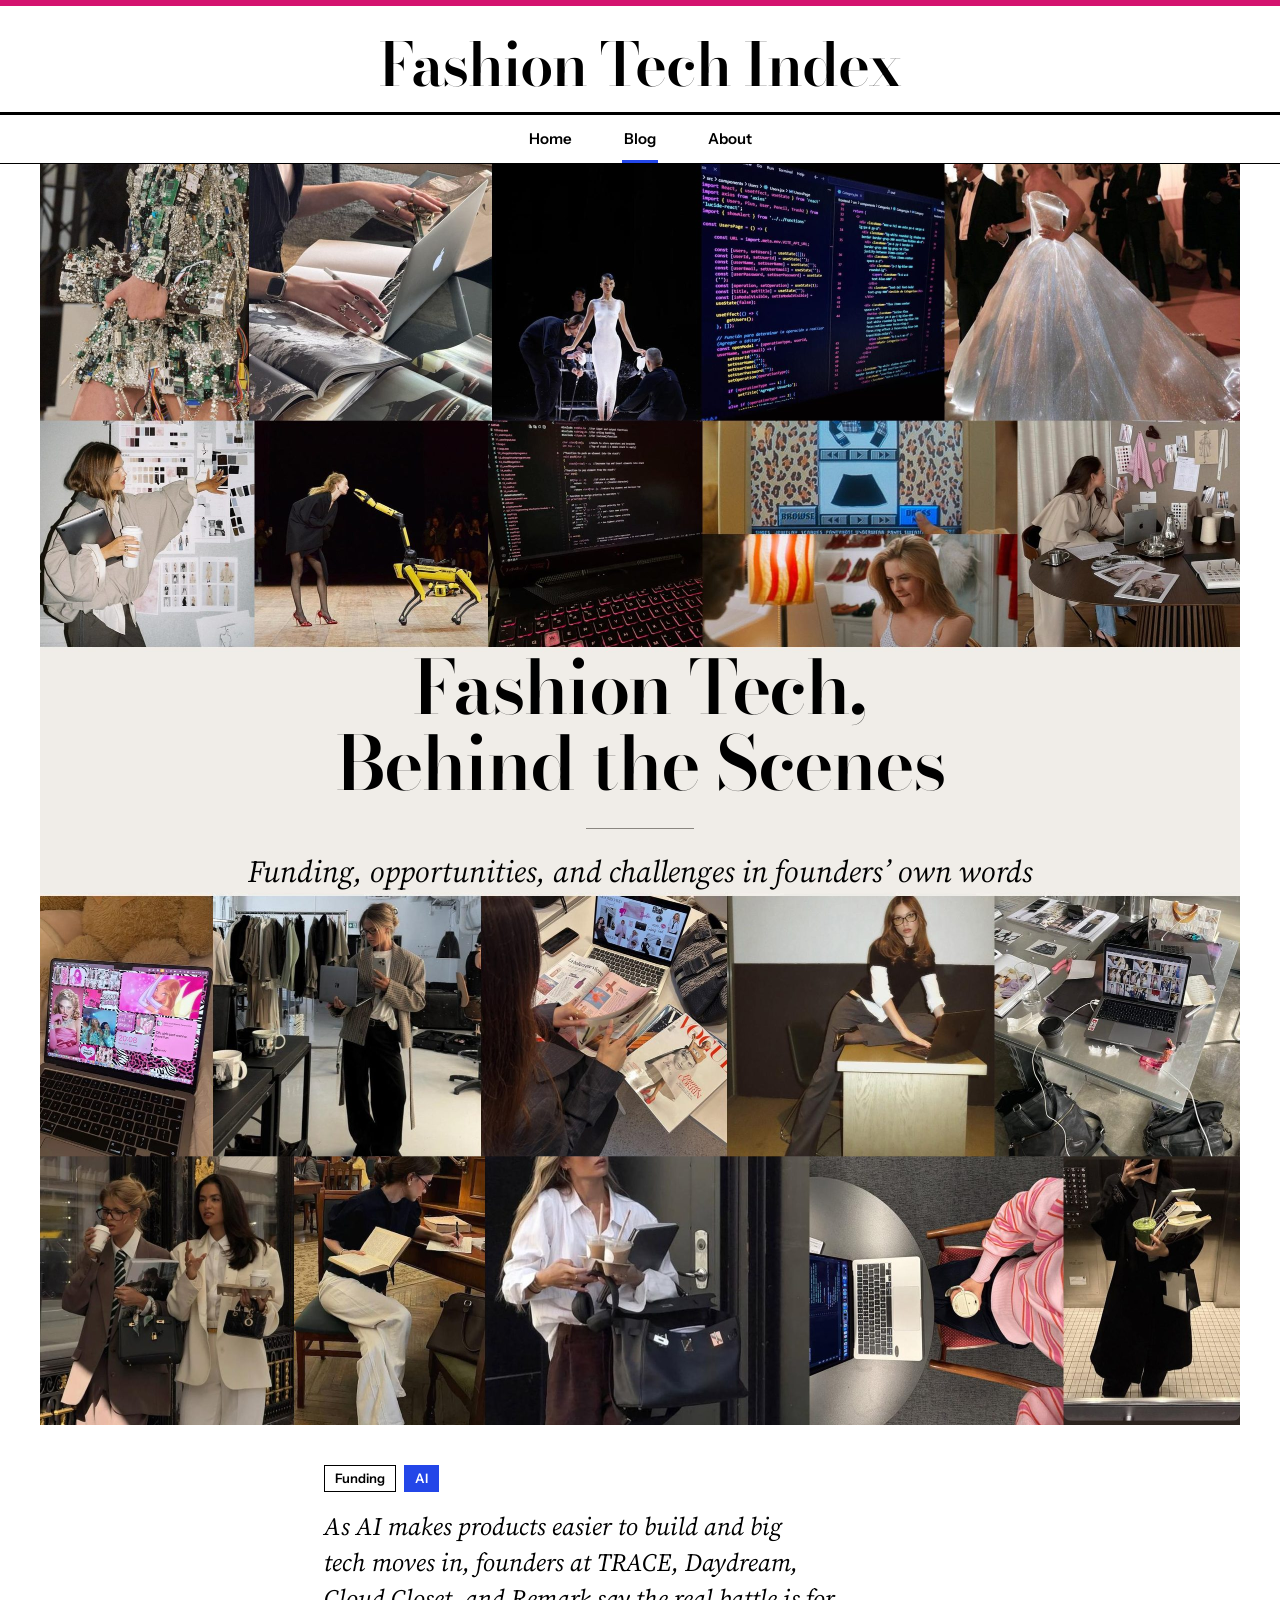
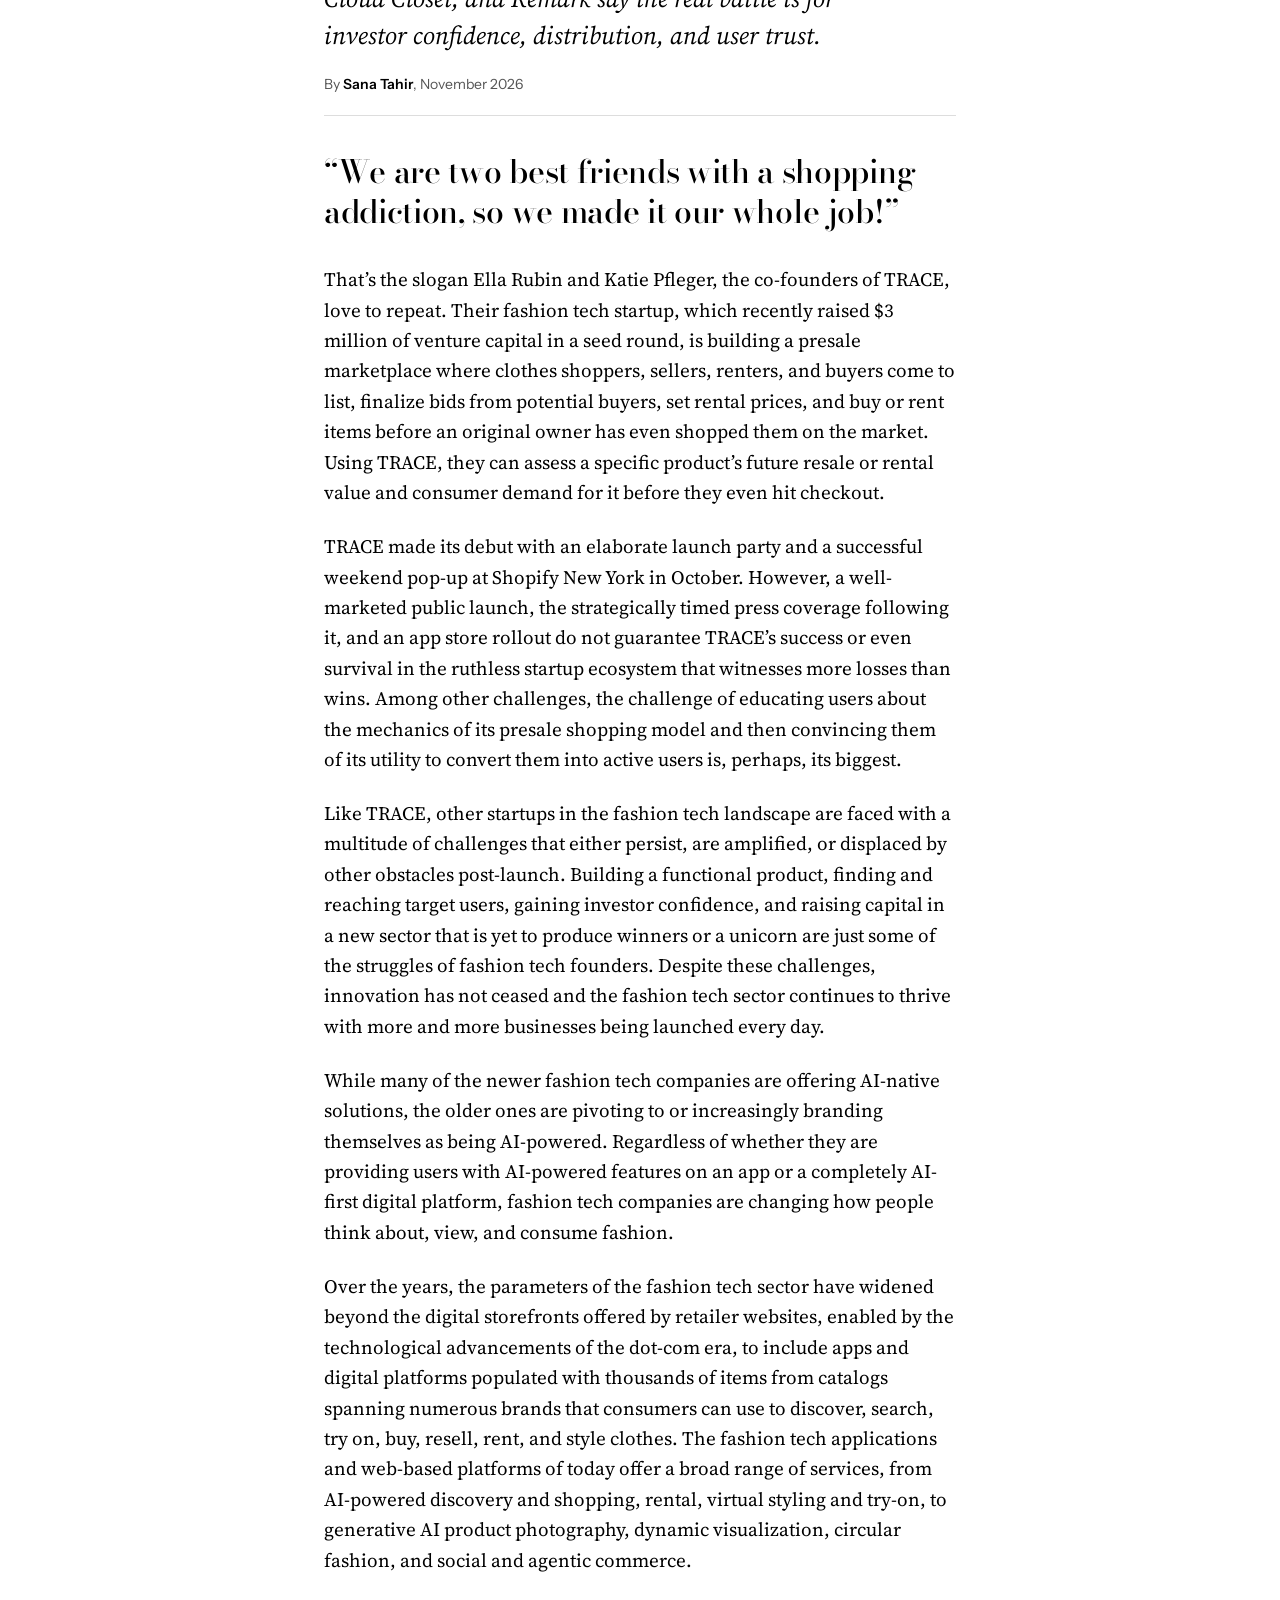
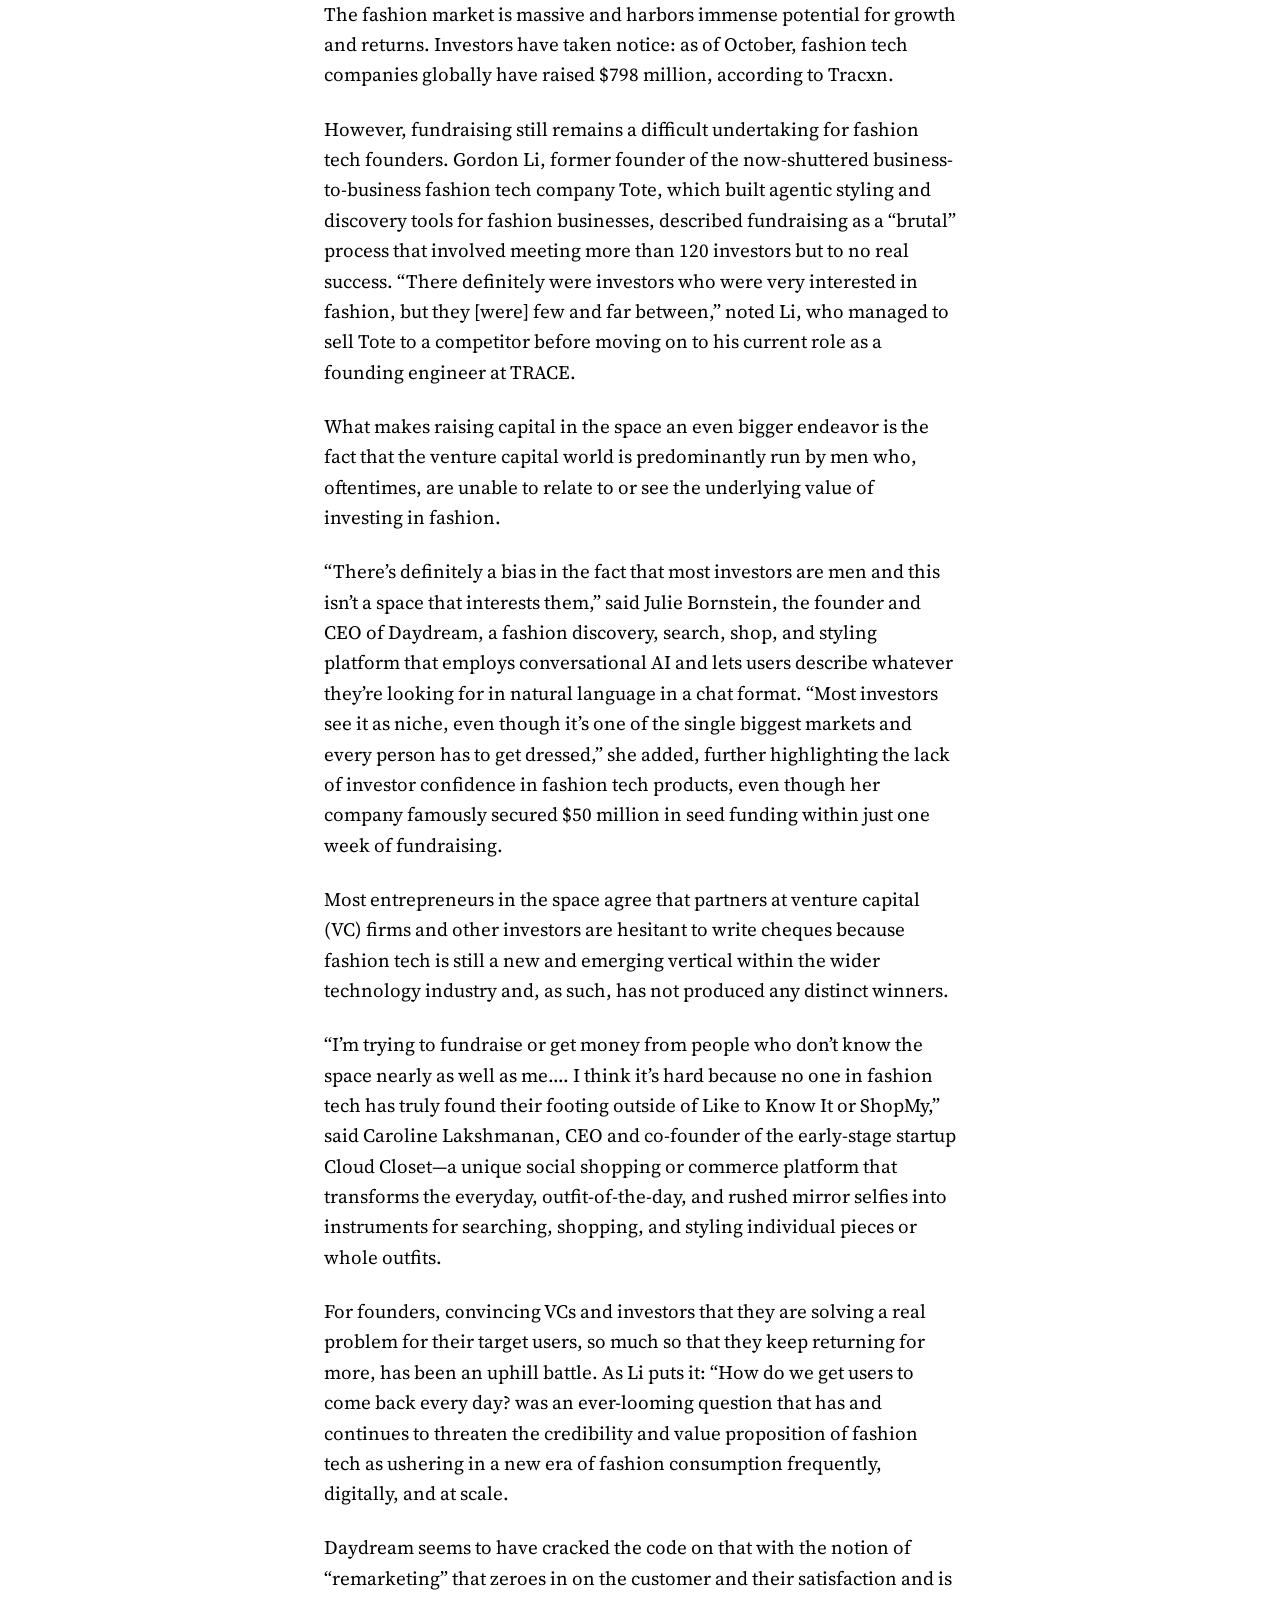
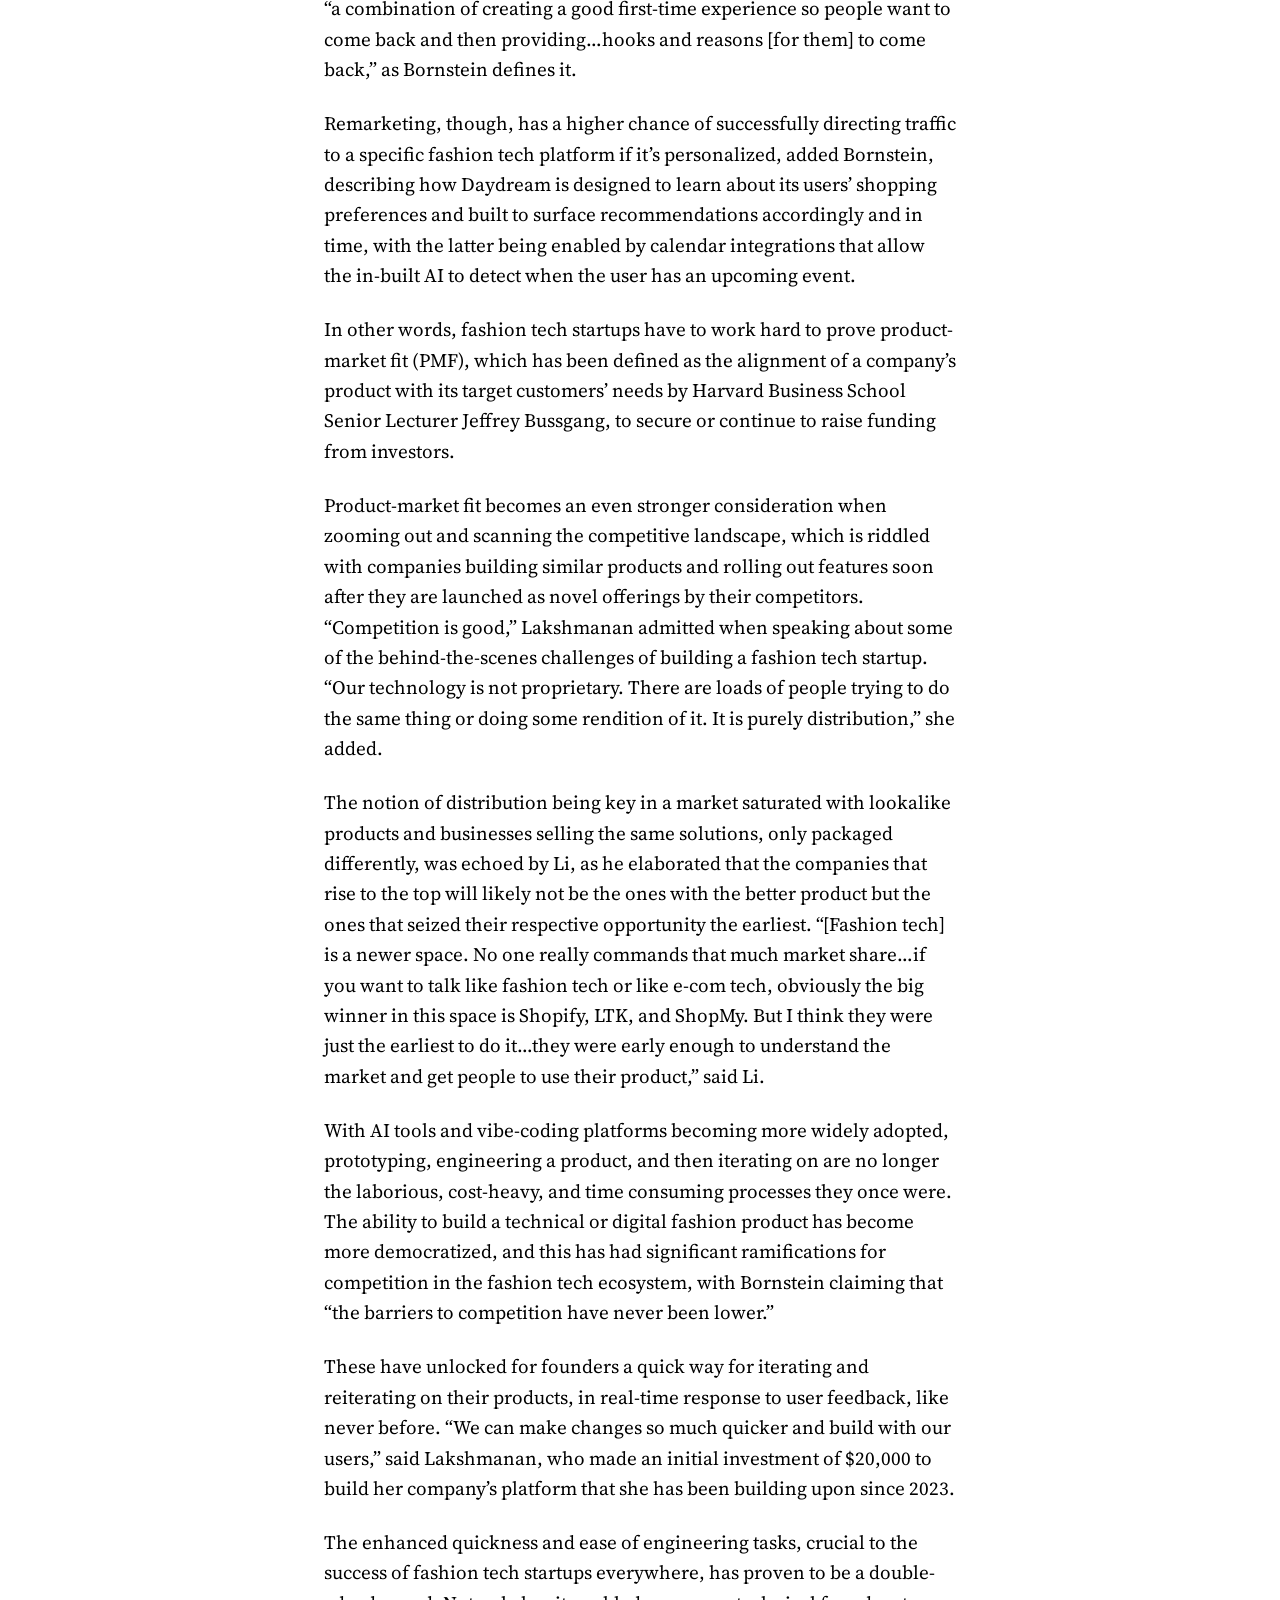
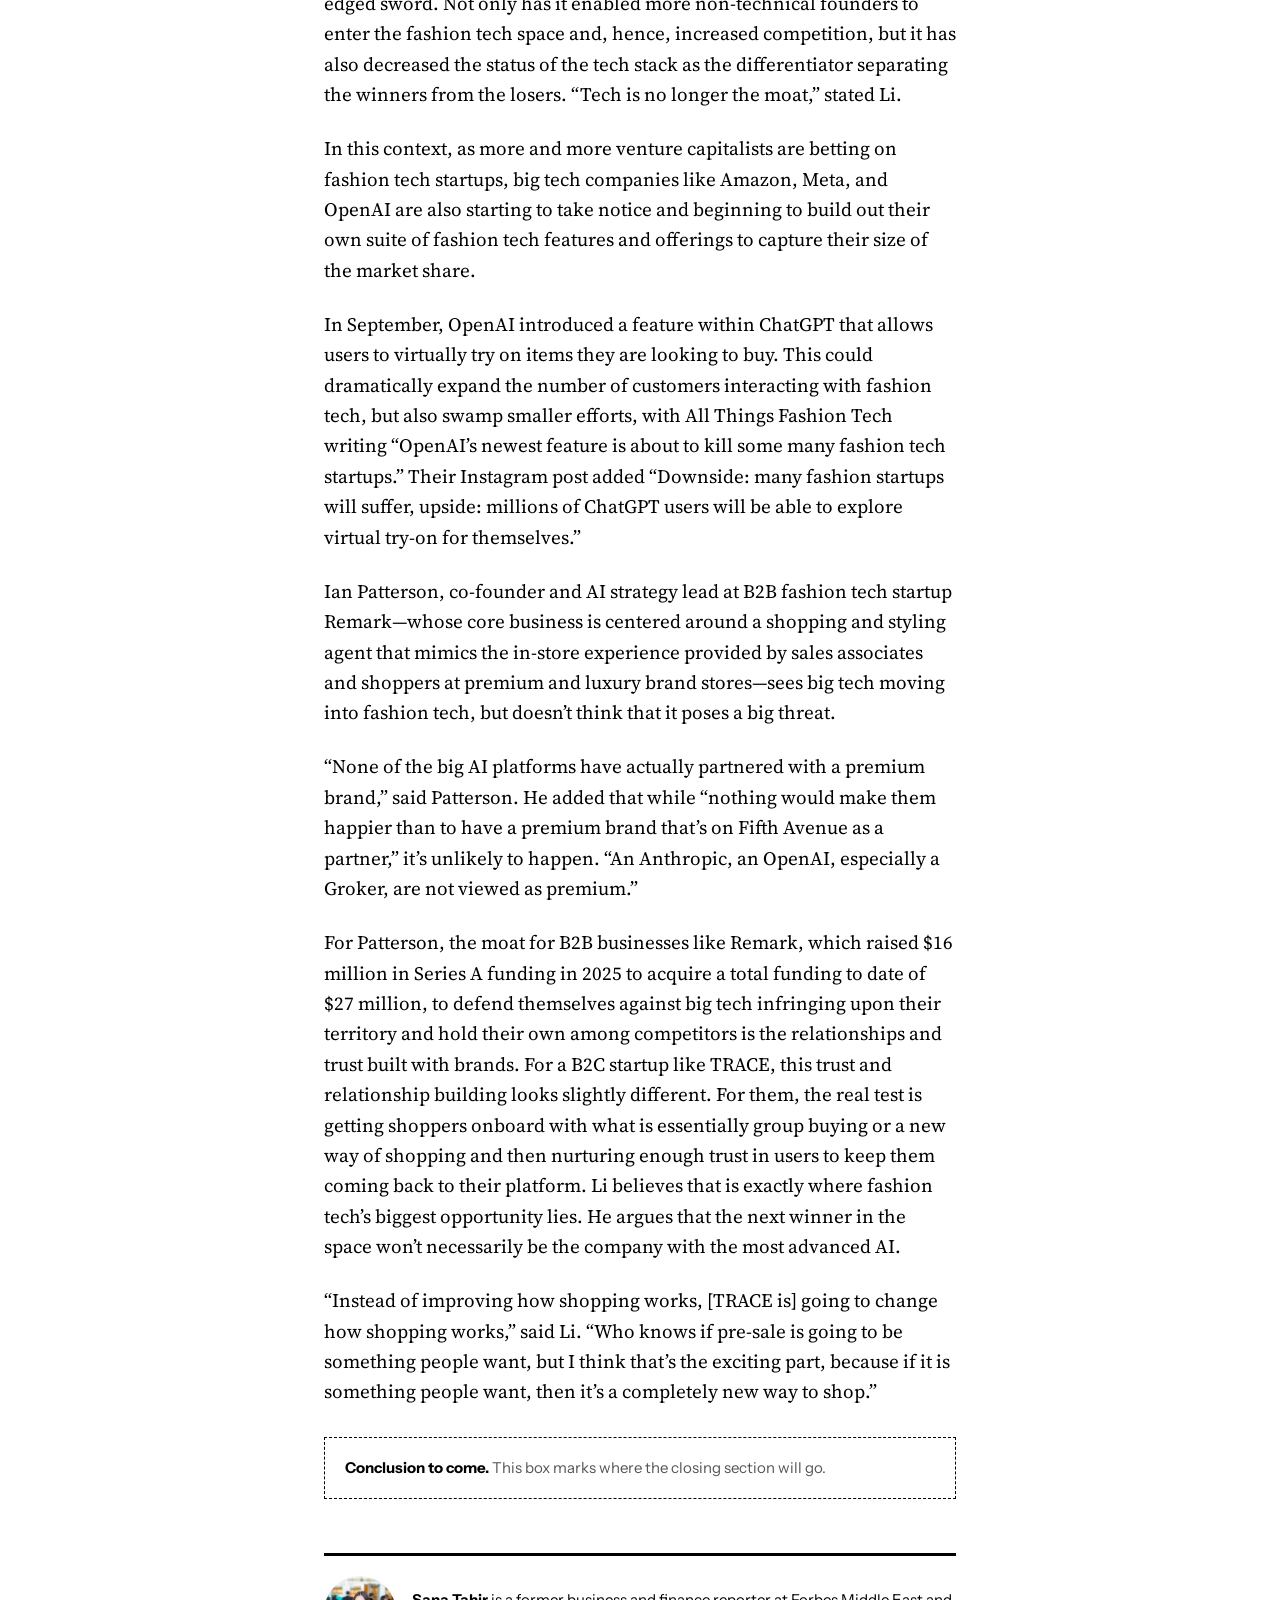
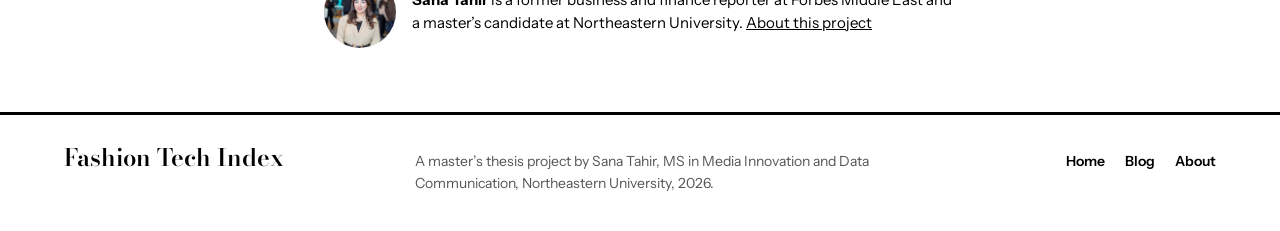
==== blog.html @ f6f52fab "Add files via upload" ====
<!DOCTYPE html>
<html lang="en">
<head>
<title>Fashion Tech, Behind the Scenes | Fashion Tech Index</title>
<meta name="description" content="Funding, opportunities, and challenges in fashion tech, in founders’ own words.">
<meta charset="utf-8">
<meta name="viewport" content="width=device-width, initial-scale=1">
<meta name="author" content="Sana Tahir">
<link rel="icon" href="data:image/svg+xml,<svg xmlns='http://www.w3.org/2000/svg' viewBox='0 0 100 100'><rect width='100' height='100' fill='%23000'/><text x='50' y='72' font-family='Georgia,serif' font-size='64' font-weight='700' text-anchor='middle' fill='%23fff'>F</text></svg>">
<link rel="preconnect" href="https://fonts.googleapis.com">
<link rel="preconnect" href="https://fonts.gstatic.com" crossorigin>
<link href="https://fonts.googleapis.com/css2?family=Bodoni+Moda:ital,opsz,wght@0,6..96,500;0,6..96,600;0,6..96,700&family=Instrument+Sans:wght@400;600&family=Source+Serif+4:ital,opsz,wght@0,8..60,400;0,8..60,600;1,8..60,400&display=swap" rel="stylesheet">
<link rel="stylesheet" href="style.css">
</head>
<body>
<a class="skip" href="#main">Skip to content</a>
<div class="stripe" aria-hidden="true"></div>
<header class="masthead masthead--compact">
  <a class="wordmark" href="index.html">Fashion Tech Index</a>
  <nav class="site-nav" aria-label="Main">
    <ul>
      <li><a href="index.html">Home</a></li>
      <li><a href="blog.html" aria-current="page">Blog</a></li>
      <li><a href="about.html">About</a></li>
    </ul>
  </nav>
</header>

<main id="main">
<article>
  <div class="story-cover">
    <figure class="cover">
      <img src="blog-cover.jpg" width="2400" height="2521" alt="A collage of fashion and technology images: runway looks, robots on a catwalk, a light-up gown, lines of code on laptop screens, and women working with laptops, mood boards, and magazines.">
      <h1 class="cover-title">
        <span class="cover-main">Fashion Tech, Behind the Scenes</span>
        <span class="cover-rule" aria-hidden="true"></span>
        <span class="cover-sub">Funding, opportunities, and challenges in founders’ own words</span>
      </h1>
    </figure>
  </div>

  <div class="header">
    <p class="title-rest" aria-hidden="true">Funding, opportunities, and challenges in founders’ own words</p>
    <ul class="tags">
      <li class="tag tag--funding">Funding</li>
      <li class="tag tag--ai">AI</li>
    </ul>
    <h2>As AI makes products easier to build and big tech moves in, founders at TRACE, Daydream, Cloud Closet, and Remark say the real battle is for investor confidence, distribution, and user trust.</h2>
    <p class="meta">By <strong>Sana Tahir</strong>, November 2026</p>
  </div>

  <div class="container">
    <p>“We are two best friends with a shopping addiction, so we made it our whole job!”</p>

    <p>That’s the slogan Ella Rubin and Katie Pfleger, the co-founders of TRACE, love to repeat. Their fashion tech startup, which recently raised $3 million of venture capital in a seed round, is building a presale marketplace where clothes shoppers, sellers, renters, and buyers come to list, finalize bids from potential buyers, set rental prices, and buy or rent items before an original owner has even shopped them on the market. Using TRACE, they can assess a specific product’s future resale or rental value and consumer demand for it before they even hit checkout.</p>

    <p>TRACE made its debut with an elaborate launch party and a successful weekend pop-up at Shopify New York in October. However, a well-marketed public launch, the strategically timed press coverage following it, and an app store rollout do not guarantee TRACE’s success or even survival in the ruthless startup ecosystem that witnesses more losses than wins. Among other challenges, the challenge of educating users about the mechanics of its presale shopping model and then convincing them of its utility to convert them into active users is, perhaps, its biggest.</p>

    <p>Like TRACE, other startups in the fashion tech landscape are faced with a multitude of challenges that either persist, are amplified, or displaced by other obstacles post-launch. Building a functional product, finding and reaching target users, gaining investor confidence, and raising capital in a new sector that is yet to produce winners or a unicorn are just some of the struggles of fashion tech founders. Despite these challenges, innovation has not ceased and the fashion tech sector continues to thrive with more and more businesses being launched every day.</p>

    <p>While many of the newer fashion tech companies are offering AI-native solutions, the older ones are pivoting to or increasingly branding themselves as being AI-powered. Regardless of whether they are providing users with AI-powered features on an app or a completely AI-first digital platform, fashion tech companies are changing how people think about, view, and consume fashion.</p>

    <p>Over the years, the parameters of the fashion tech sector have widened beyond the digital storefronts offered by retailer websites, enabled by the technological advancements of the dot-com era, to include apps and digital platforms populated with thousands of items from catalogs spanning numerous brands that consumers can use to discover, search, try on, buy, resell, rent, and style clothes. The fashion tech applications and web-based platforms of today offer a broad range of services, from AI-powered discovery and shopping, rental, virtual styling and try-on, to generative AI product photography, dynamic visualization, circular fashion, and social and agentic commerce.</p>

    <p>The fashion market is massive and harbors immense potential for growth and returns. Investors have taken notice: as of October, fashion tech companies globally have raised $798 million, according to Tracxn.</p>

    <p>However, fundraising still remains a difficult undertaking for fashion tech founders. Gordon Li, former founder of the now-shuttered business-to-business fashion tech company Tote, which built agentic styling and discovery tools for fashion businesses, described fundraising as a “brutal” process that involved meeting more than 120 investors but to no real success. “There definitely were investors who were very interested in fashion, but they [were] few and far between,” noted Li, who managed to sell Tote to a competitor before moving on to his current role as a founding engineer at TRACE.</p>

    <p>What makes raising capital in the space an even bigger endeavor is the fact that the venture capital world is predominantly run by men who, oftentimes, are unable to relate to or see the underlying value of investing in fashion.</p>

    <p>“There’s definitely a bias in the fact that most investors are men and this isn’t a space that interests them,” said Julie Bornstein, the founder and CEO of Daydream, a fashion discovery, search, shop, and styling platform that employs conversational AI and lets users describe whatever they’re looking for in natural language in a chat format. “Most investors see it as niche, even though it’s one of the single biggest markets and every person has to get dressed,” she added, further highlighting the lack of investor confidence in fashion tech products, even though her company famously secured $50 million in seed funding within just one week of fundraising.</p>

    <p>Most entrepreneurs in the space agree that partners at venture capital (VC) firms and other investors are hesitant to write cheques because fashion tech is still a new and emerging vertical within the wider technology industry and, as such, has not produced any distinct winners.</p>

    <p>“I’m trying to fundraise or get money from people who don’t know the space nearly as well as me…. I think it’s hard because no one in fashion tech has truly found their footing outside of Like to Know It or ShopMy,” said Caroline Lakshmanan, CEO and co-founder of the early-stage startup Cloud Closet—a unique social shopping or commerce platform that transforms the everyday, outfit-of-the-day, and rushed mirror selfies into instruments for searching, shopping, and styling individual pieces or whole outfits.</p>

    <p>For founders, convincing VCs and investors that they are solving a real problem for their target users, so much so that they keep returning for more, has been an uphill battle. As Li puts it: “How do we get users to come back every day? was an ever-looming question that has and continues to threaten the credibility and value proposition of fashion tech as ushering in a new era of fashion consumption frequently, digitally, and at scale.</p>

    <p>Daydream seems to have cracked the code on that with the notion of “remarketing” that zeroes in on the customer and their satisfaction and is “a combination of creating a good first-time experience so people want to come back and then providing…hooks and reasons [for them] to come back,” as Bornstein defines it.</p>

    <p>Remarketing, though, has a higher chance of successfully directing traffic to a specific fashion tech platform if it’s personalized, added Bornstein, describing how Daydream is designed to learn about its users’ shopping preferences and built to surface recommendations accordingly and in time, with the latter being enabled by calendar integrations that allow the in-built AI to detect when the user has an upcoming event.</p>

    <p>In other words, fashion tech startups have to work hard to prove product-market fit (PMF), which has been defined as the alignment of a company’s product with its target customers’ needs by Harvard Business School Senior Lecturer Jeffrey Bussgang, to secure or continue to raise funding from investors.</p>

    <p>Product-market fit becomes an even stronger consideration when zooming out and scanning the competitive landscape, which is riddled with companies building similar products and rolling out features soon after they are launched as novel offerings by their competitors. “Competition is good,” Lakshmanan admitted when speaking about some of the behind-the-scenes challenges of building a fashion tech startup. “Our technology is not proprietary. There are loads of people trying to do the same thing or doing some rendition of it. It is purely distribution,” she added.</p>

    <p>The notion of distribution being key in a market saturated with lookalike products and businesses selling the same solutions, only packaged differently, was echoed by Li, as he elaborated that the companies that rise to the top will likely not be the ones with the better product but the ones that seized their respective opportunity the earliest. “[Fashion tech] is a newer space. No one really commands that much market share…if you want to talk like fashion tech or like e-com tech, obviously the big winner in this space is Shopify, LTK, and ShopMy. But I think they were just the earliest to do it…they were early enough to understand the market and get people to use their product,” said Li.</p>

    <p>With AI tools and vibe-coding platforms becoming more widely adopted, prototyping, engineering a product, and then iterating on are no longer the laborious, cost-heavy, and time consuming processes they once were. The ability to build a technical or digital fashion product has become more democratized, and this has had significant ramifications for competition in the fashion tech ecosystem, with Bornstein claiming that “the barriers to competition have never been lower.”</p>

    <p>These have unlocked for founders a quick way for iterating and reiterating on their products, in real-time response to user feedback, like never before. “We can make changes so much quicker and build with our users,” said Lakshmanan, who made an initial investment of $20,000 to build her company’s platform that she has been building upon since 2023.</p>

    <p>The enhanced quickness and ease of engineering tasks, crucial to the success of fashion tech startups everywhere, has proven to be a double-edged sword. Not only has it enabled more non-technical founders to enter the fashion tech space and, hence, increased competition, but it has also decreased the status of the tech stack as the differentiator separating the winners from the losers. “Tech is no longer the moat,” stated Li.</p>

    <p>In this context, as more and more venture capitalists are betting on fashion tech startups, big tech companies like Amazon, Meta, and OpenAI are also starting to take notice and beginning to build out their own suite of fashion tech features and offerings to capture their size of the market share.</p>

    <p>In September, OpenAI introduced a feature within ChatGPT that allows users to virtually try on items they are looking to buy. This could dramatically expand the number of customers interacting with fashion tech, but also swamp smaller efforts, with All Things Fashion Tech writing “OpenAI’s newest feature is about to kill some many fashion tech startups.” Their Instagram post added “Downside: many fashion startups will suffer, upside: millions of ChatGPT users will be able to explore virtual try-on for themselves.”</p>

    <p>Ian Patterson, co-founder and AI strategy lead at B2B fashion tech startup Remark—whose core business is centered around a shopping and styling agent that mimics the in-store experience provided by sales associates and shoppers at premium and luxury brand stores—sees big tech moving into fashion tech, but doesn’t think that it poses a big threat.</p>

    <p>“None of the big AI platforms have actually partnered with a premium brand,” said Patterson. He added that while “nothing would make them happier than to have a premium brand that’s on Fifth Avenue as a partner,” it’s unlikely to happen. “An Anthropic, an OpenAI, especially a Groker, are not viewed as premium.”</p>

    <p>For Patterson, the moat for B2B businesses like Remark, which raised $16 million in Series A funding in 2025 to acquire a total funding to date of $27 million, to defend themselves against big tech infringing upon their territory and hold their own among competitors is the relationships and trust built with brands. For a B2C startup like TRACE, this trust and relationship building looks slightly different. For them, the real test is getting shoppers onboard with what is essentially group buying or a new way of shopping and then nurturing enough trust in users to keep them coming back to their platform. Li believes that is exactly where fashion tech’s biggest opportunity lies. He argues that the next winner in the space won’t necessarily be the company with the most advanced AI.</p>

    <p>“Instead of improving how shopping works, [TRACE is] going to change how shopping works,” said Li. “Who knows if pre-sale is going to be something people want, but I think that’s the exciting part, because if it is something people want, then it’s a completely new way to shop.”</p>

    <!-- CONCLUSION: replace this box with your closing paragraphs (each in its own <p>). -->
    <div class="todo"><strong>Conclusion to come.</strong> This box marks where the closing section will go.</div>

    <!--
      Template elements, ready when you add photos.

      One photo with a caption:
      <figure class="mifigure">
        <img src="your-photo.jpg" alt="Describe the photo">
        <figcaption>Caption and photo credit.</figcaption>
      </figure>

      Two photos side by side:
      <div class="photogrid">
        <figure class="mifigure"><img src="a.jpg" alt=""><figcaption>Caption.</figcaption></figure>
        <figure class="mifigure"><img src="b.jpg" alt=""><figcaption>Caption.</figcaption></figure>
      </div>
    -->
  </div>

  <div class="story-end">
    <div class="author-box">
      <img src="sana-tahir.jpg" width="591" height="758" alt="Sana Tahir">
      <p><strong>Sana Tahir</strong> is a former business and finance reporter at Forbes Middle East and a master’s candidate at Northeastern University. <a href="about.html">About this project</a></p>
    </div>
  </div>
</article>
</main>

<footer class="site-footer">
  <div class="wrap">
    <a class="foot-mark" href="index.html">Fashion Tech Index</a>
    <p>A master’s thesis project by Sana Tahir, MS in Media Innovation and Data Communication, Northeastern University, 2026.</p>
    <ul>
      <li><a href="index.html">Home</a></li>
      <li><a href="blog.html">Blog</a></li>
      <li><a href="about.html">About</a></li>
    </ul>
  </div>
</footer>
</body>
</html>
---- style.css ----
/* Fashion Tech Index — editorial design system
   Black-and-white reading text inside a colorful interface.
   Color lives only in UI: tags, bands, buttons, active states, the stripe above the masthead. */

:root {
  --ink: #000000;
  --paper: #FFFFFF;
  --ink-muted: #555555;
  --rule-light: #DDDDDD;
  --surface: #F4F4F2;

  --cobalt: #2346E8;
  --fuchsia: #D4146F;
  --tangerine: #FF6A1F;
  --emerald: #14A86B;
  --lilac: #C2B3FF;
  --sun: #FFD43B;
  --sky: #8FD3FF;
  --forest: #0F5C45;

  --display: "Bodoni Moda", Didot, "Bodoni 72", Georgia, serif;
  --text: "Source Serif 4", Georgia, serif;
  --ui: "Instrument Sans", "Helvetica Neue", Arial, sans-serif;

  --wrap: 1200px;
  --measure: 680px;
  color-scheme: light;
}

*, *::before, *::after { box-sizing: border-box; }
html { -webkit-text-size-adjust: 100%; }
body {
  margin: 0;
  background: var(--paper);
  color: var(--ink);
  font-family: var(--text);
  font-size: 19px;
  line-height: 1.6;
  text-rendering: optimizeLegibility;
}
img { max-width: 100%; height: auto; display: block; }
h1, h2, h3, .cover-main, .cover-sub { text-wrap: balance; }
a { color: inherit; }
:focus-visible { outline: 3px solid var(--cobalt); outline-offset: 3px; }

.wrap { max-width: var(--wrap); margin: 0 auto; padding: 0 24px; }

.skip {
  position: absolute; left: -9999px; top: 8px;
  background: var(--ink); color: var(--paper);
  font-family: var(--ui); padding: 8px 14px; z-index: 10;
}
.skip:focus { left: 8px; }

/* ---------- Stripe + masthead ---------- */
.stripe { height: 6px; background: var(--fuchsia); }

.masthead { text-align: center; padding: 28px 0 0; }
.wordmark {
  display: inline-block;
  font-family: var(--display);
  font-weight: 600;
  font-size: clamp(42px, 8.4vw, 96px);
  line-height: 1;
  letter-spacing: -0.02em;
  text-decoration: none;
}
.masthead--compact .wordmark { font-size: clamp(34px, 5.6vw, 60px); }

.site-nav {
  margin-top: 18px;
  border-top: 3px solid var(--ink);
  border-bottom: 1px solid var(--ink);
}
.site-nav ul {
  list-style: none; margin: 0; padding: 0;
  display: flex; justify-content: center; gap: clamp(20px, 5vw, 48px);
}
.site-nav a {
  display: block;
  font-family: var(--ui);
  font-weight: 600;
  font-size: 15px;
  padding: 12px 2px 9px;
  text-decoration: none;
  border-bottom: 3px solid transparent;
}
.site-nav a:hover { border-bottom-color: var(--ink); }
.site-nav a[aria-current="page"] { border-bottom-color: var(--cobalt); }

/* ---------- Tags (category colors fixed site-wide) ---------- */
.tags { display: flex; flex-wrap: wrap; gap: 8px; margin: 0 0 16px; padding: 0; list-style: none; }
.tag {
  display: inline-block;
  font-family: var(--ui);
  font-weight: 600;
  font-size: 13px;
  line-height: 1;
  padding: 6px 10px 6px;
  border: 1.5px solid transparent;
}
.tag--ai { background: var(--cobalt); color: #fff; }
.tag--funding { background: var(--paper); color: var(--ink); border-color: var(--ink); }
.tag--commerce { background: var(--sun); color: var(--ink); }

/* ---------- Homepage: dictionary entry ---------- */
.entry {
  max-width: 860px;
  margin: 0 auto;
  padding: clamp(48px, 9vw, 104px) 0 clamp(48px, 8vw, 88px);
}
.headword {
  font-family: var(--display);
  font-weight: 700;
  font-size: clamp(64px, 13vw, 156px);
  line-height: 0.92;
  letter-spacing: -0.03em;
  margin: 0;
}
.entry-meta {
  display: flex; flex-wrap: wrap; align-items: baseline; gap: 6px 20px;
  margin: 22px 0 0;
  padding-bottom: 18px;
  border-bottom: 1px solid var(--ink);
}
.pos { font-family: var(--text); font-style: italic; font-size: 24px; }
.pron { font-family: var(--text); font-size: 20px; color: var(--ink-muted); }
.syll { font-family: var(--ui); font-size: 15px; color: var(--ink-muted); }
.variants { margin: 16px 0 0; font-size: 18px; color: var(--ink-muted); }
.variants b { color: var(--ink); font-weight: 600; }

.senses { list-style: none; margin: 30px 0 0; padding: 0; }
.senses li {
  display: grid; grid-template-columns: 1.3em 1fr; align-items: baseline;
  font-size: clamp(21px, 2.4vw, 26px);
  line-height: 1.45;
  margin-bottom: 22px;
}
.sn { font-family: var(--ui); font-weight: 600; font-size: 0.8em; }
.def b { font-family: var(--ui); font-weight: 600; margin-right: 0.15em; }
.example {
  display: block; margin-top: 10px;
  font-size: 18px; font-style: italic; color: var(--ink-muted); line-height: 1.5;
}
.example::before { content: "// "; font-style: normal; color: var(--cobalt); font-weight: 600; }

.entry-sources {
  margin-top: 36px;
  padding: 16px 18px;
  background: var(--surface);
  font-family: var(--ui);
  font-size: 14px;
  line-height: 1.55;
  color: var(--ink-muted);
}
.entry-sources p { margin: 0 0 6px; }
.entry-sources p:last-child { margin-bottom: 0; }
.entry-sources strong { color: var(--ink); }

/* ---------- Colored band ---------- */
.band { background: var(--lilac); color: var(--ink); }
.band .wrap { padding-top: 40px; padding-bottom: 40px; }
.band p {
  max-width: 860px; margin: 0 auto;
  font-family: var(--display); font-weight: 500;
  font-size: clamp(24px, 3vw, 34px); line-height: 1.3; letter-spacing: -0.01em;
}
.band a { font-family: var(--ui); font-weight: 600; font-size: 16px; letter-spacing: 0; white-space: nowrap; }

/* ---------- Section heading ---------- */
.section { padding: clamp(48px, 7vw, 80px) 0; }
.section-head {
  font-family: var(--display); font-weight: 600;
  font-size: clamp(30px, 3.6vw, 40px); letter-spacing: -0.01em; line-height: 1.1;
  margin: 0 0 28px; padding-top: 14px; border-top: 3px solid var(--ink);
}

/* ---------- Homepage feature card ---------- */
.feature {
  display: grid; grid-template-columns: 1.15fr 1fr; gap: clamp(24px, 4vw, 56px);
  align-items: center;
}
.feature-media { display: block; text-decoration: none; }
.feature-body h3 {
  font-family: var(--display); font-weight: 600;
  font-size: clamp(28px, 3.2vw, 40px); line-height: 1.12; letter-spacing: -0.015em;
  margin: 0 0 14px;
}
.feature-body h3 a { text-decoration: none; }
.feature-body h3 a:hover { text-decoration: underline; text-decoration-thickness: 2px; text-underline-offset: 4px; }
.feature-body .dek { margin: 0 0 18px; font-size: 19px; color: var(--ink); }
.meta { font-family: var(--ui); font-size: 14px; color: var(--ink-muted); margin: 0 0 22px; }
.meta strong { color: var(--ink); font-weight: 600; }
.button {
  display: inline-block;
  font-family: var(--ui); font-weight: 600; font-size: 15px;
  background: var(--ink); color: var(--paper);
  padding: 12px 20px; text-decoration: none;
}
.button:hover { background: var(--cobalt); }

/* ---------- Cover: collage with the title set in the middle band ---------- */
.cover {
  position: relative;
  container-type: inline-size;
  margin: 0;
  background: #F0EDE8;
}
.cover img { width: 100%; }
.cover-title {
  position: absolute; left: 0; right: 0;
  top: 38.32%; height: 19.67%;
  display: flex; flex-direction: column; justify-content: center; align-items: center;
  text-align: center; padding: 0 7cqw;
  margin: 0;
  font-family: var(--display); font-weight: 600; color: var(--ink);
}
.cover-main { display: block; font-size: 6.2cqw; line-height: 1.02; letter-spacing: -0.02em; }
.cover-rule { display: block; width: 9cqw; height: 1px; background: #8a8680; margin: 2.2cqw auto 1.9cqw; }
.cover-sub {
  display: block; font-family: var(--text); font-weight: 400; font-style: italic;
  font-size: 2.55cqw; line-height: 1.3; letter-spacing: 0;
}
.cover--card .cover-main { font-size: 6.4cqw; }

/* ---------- Article page (from the template's structure) ---------- */
.story-cover { max-width: var(--wrap); margin: 0 auto; }
.header {
  max-width: var(--measure); margin: 0 auto;
  padding: 40px 24px 8px;
}
.header .title-rest { display: none; }
.header h2 {
  font-family: var(--text); font-weight: 400; font-style: italic;
  font-size: clamp(21px, 2.4vw, 25px); line-height: 1.45;
  margin: 0 0 20px;
}
.header .meta { padding-bottom: 20px; border-bottom: 1px solid var(--rule-light); margin: 0; }

.container {
  max-width: var(--measure); margin: 0 auto; padding: 28px 24px 24px;
}
.container p { margin: 0 0 1.25em; }
.container > p:first-child {
  font-family: var(--display); font-weight: 500;
  font-size: clamp(26px, 3vw, 32px); line-height: 1.25; letter-spacing: -0.01em;
  margin-bottom: 1em;
}
.container a { text-decoration-thickness: 1px; text-underline-offset: 3px; }

.mifigure { margin: 2em 0; }
.mifigure img { width: 100%; }
.mifigure figcaption {
  font-family: var(--ui); font-size: 14px; line-height: 1.5; color: var(--ink-muted);
  margin-top: 10px;
}
.photogrid { display: grid; grid-template-columns: 1fr 1fr; gap: 20px; }
.photogrid .mifigure { margin: 0; }

.todo {
  margin: 2em 0; padding: 18px 20px;
  border: 1.5px dashed var(--ink);
  font-family: var(--ui); font-size: 15px; color: var(--ink-muted);
}
.todo strong { color: var(--ink); }

.story-end { max-width: var(--measure); margin: 0 auto; padding: 0 24px 64px; }
.author-box {
  display: grid; grid-template-columns: 72px 1fr; gap: 16px; align-items: center;
  border-top: 3px solid var(--ink); padding-top: 20px;
  font-family: var(--ui); font-size: 15px; line-height: 1.5;
}
.author-box img { width: 72px; height: 72px; object-fit: cover; object-position: 50% 18%; border-radius: 50%; }
.author-box p { margin: 0; }

/* ---------- About ---------- */
.page-head { max-width: var(--wrap); margin: 0 auto; padding: clamp(40px, 7vw, 80px) 24px 0; }
.page-head h1 {
  font-family: var(--display); font-weight: 700;
  font-size: clamp(52px, 9vw, 112px); line-height: 0.95; letter-spacing: -0.03em; margin: 0;
}
.about {
  max-width: var(--wrap); margin: 0 auto; padding: 40px 24px 80px;
  display: grid; grid-template-columns: minmax(0, 1fr) minmax(0, 680px); gap: clamp(32px, 6vw, 80px);
  align-items: start;
}
.about-photo { margin: 0; position: sticky; top: 24px; }
.about-photo img { width: 100%; aspect-ratio: 4 / 5; object-fit: cover; object-position: 50% 30%; }
.about-photo figcaption { font-family: var(--ui); font-size: 14px; color: var(--ink-muted); margin-top: 10px; }
.about-text .lead {
  font-family: var(--display); font-weight: 500;
  font-size: clamp(28px, 3.4vw, 38px); line-height: 1.22; letter-spacing: -0.01em;
  margin: 0 0 32px;
}
.about-text p { margin: 0 0 1.2em; }
.about-text h2 {
  font-family: var(--display); font-weight: 600; font-size: 30px; line-height: 1.15;
  margin: 48px 0 16px; padding-top: 14px; border-top: 3px solid var(--ink);
}
.resource-list { list-style: none; margin: 0 0 1.4em; padding: 0; border-top: 1px solid var(--rule-light); }
.resource-list li { padding: 14px 0; border-bottom: 1px solid var(--rule-light); }
.resource-list a { font-family: var(--ui); font-weight: 600; font-size: 17px; }
.resource-list span { display: block; font-size: 16px; color: var(--ink-muted); }

/* ---------- Footer ---------- */
.site-footer { border-top: 3px solid var(--ink); }
.site-footer .wrap {
  display: flex; flex-wrap: wrap; justify-content: space-between; align-items: baseline; gap: 16px;
  padding-top: 24px; padding-bottom: 36px;
  font-family: var(--ui); font-size: 14px; color: var(--ink-muted);
}
.site-footer .foot-mark { font-family: var(--display); font-weight: 600; font-size: 24px; color: var(--ink); text-decoration: none; }
.site-footer p { margin: 0; max-width: 520px; }
.site-footer ul { list-style: none; margin: 0; padding: 0; display: flex; gap: 20px; }
.site-footer ul a { color: var(--ink); font-weight: 600; text-decoration: none; }
.site-footer ul a:hover { text-decoration: underline; }

/* ---------- Small screens ---------- */
@media (max-width: 760px) {
  body { font-size: 18px; }
  .feature { grid-template-columns: 1fr; }
  .about { grid-template-columns: 1fr; }
  .about-photo { position: static; max-width: 420px; }
  .photogrid { grid-template-columns: 1fr; }
}
@media (max-width: 640px) {
  .cover-sub, .cover-rule { position: absolute; width: 1px; height: 1px; overflow: hidden; clip: rect(0 0 0 0); white-space: nowrap; }
  .cover-main { font-size: 6.6cqw; }
  .header .title-rest {
    display: block; font-family: var(--display); font-weight: 600;
    font-size: 26px; line-height: 1.15; letter-spacing: -0.01em; margin: 0 0 14px;
  }
}
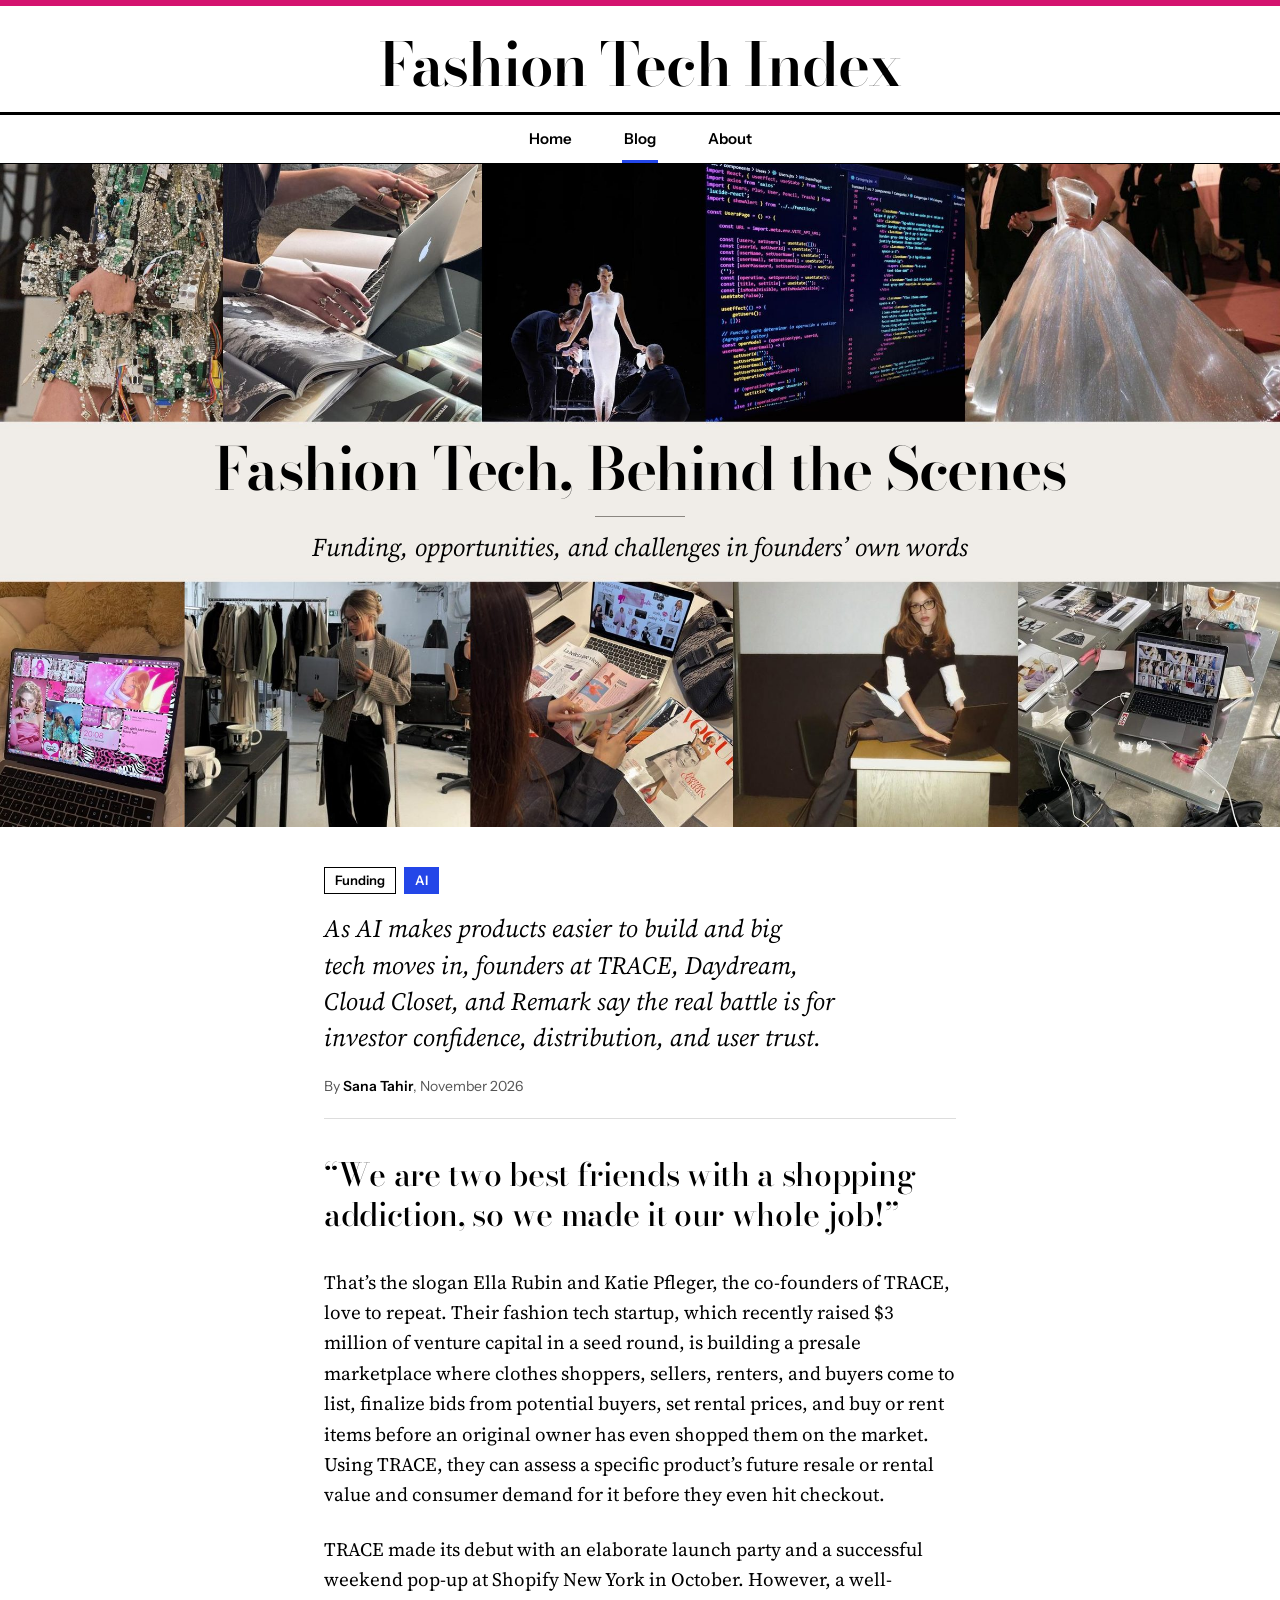
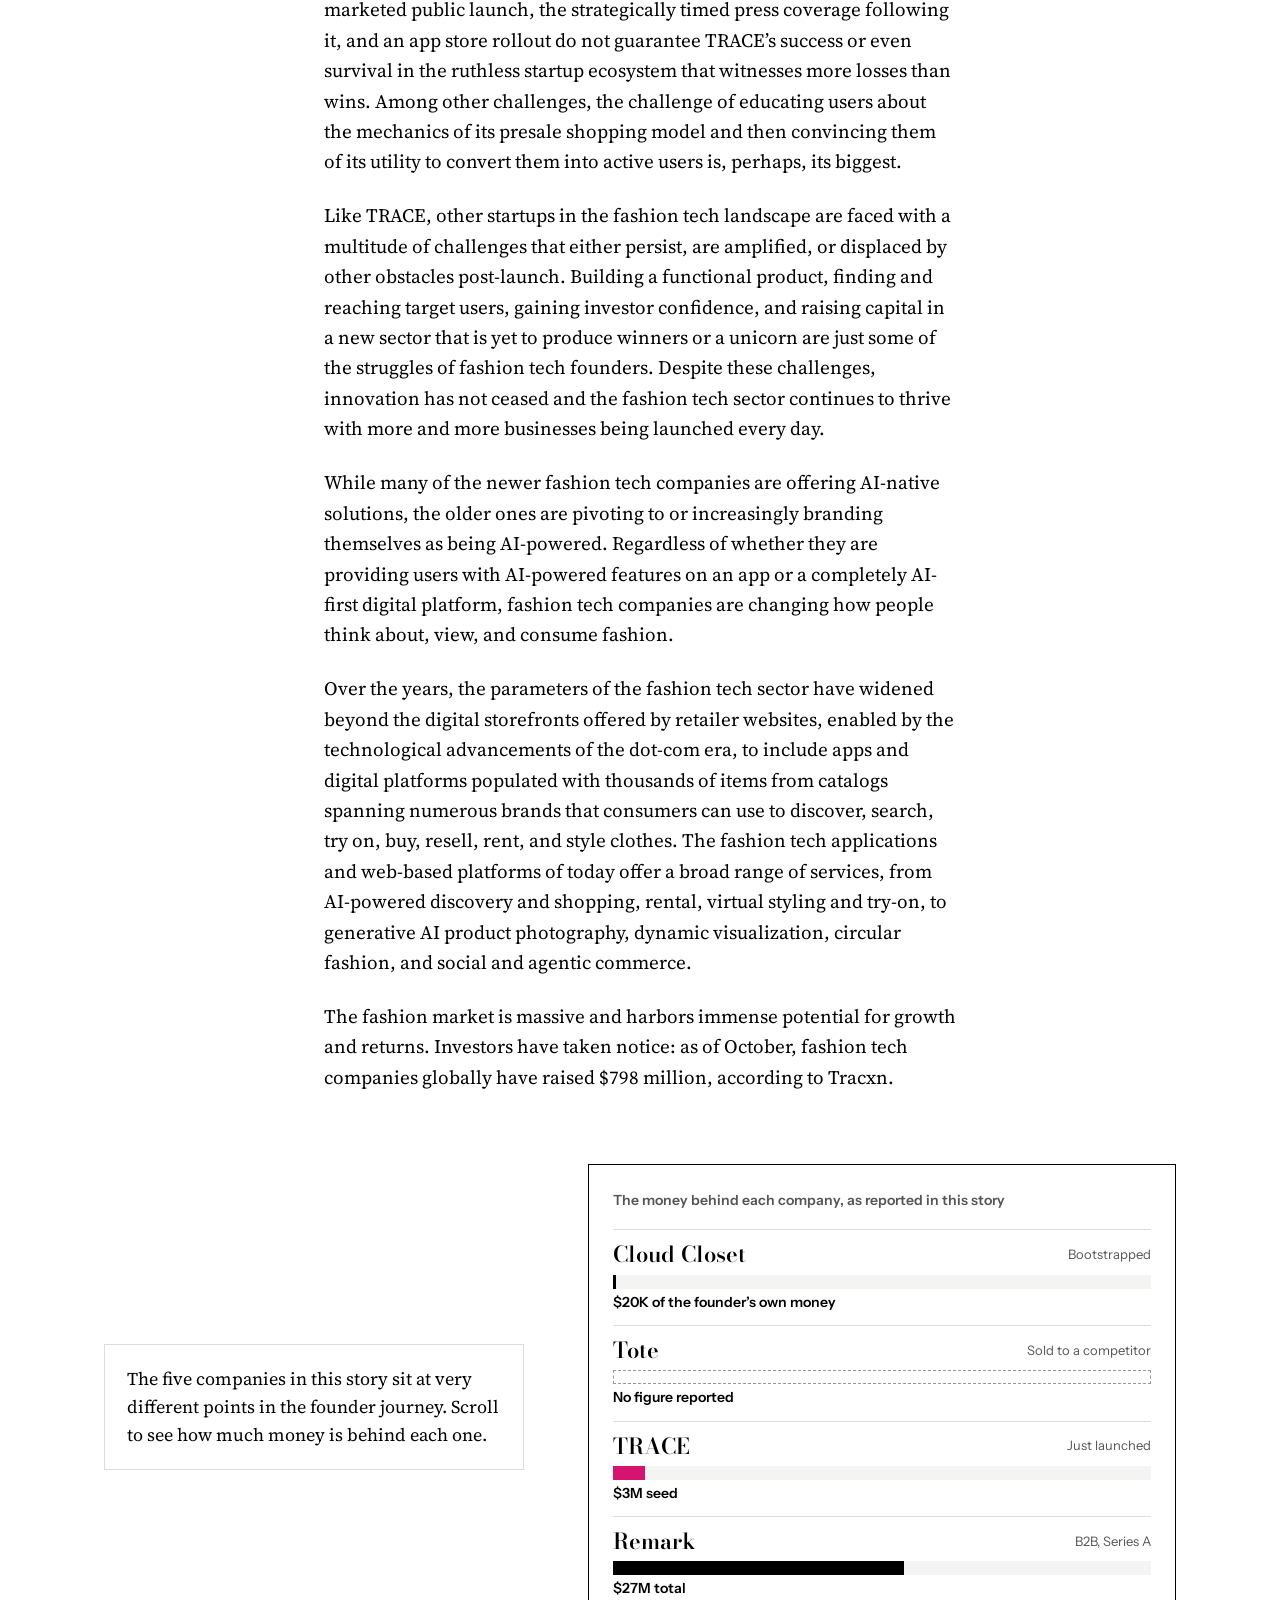
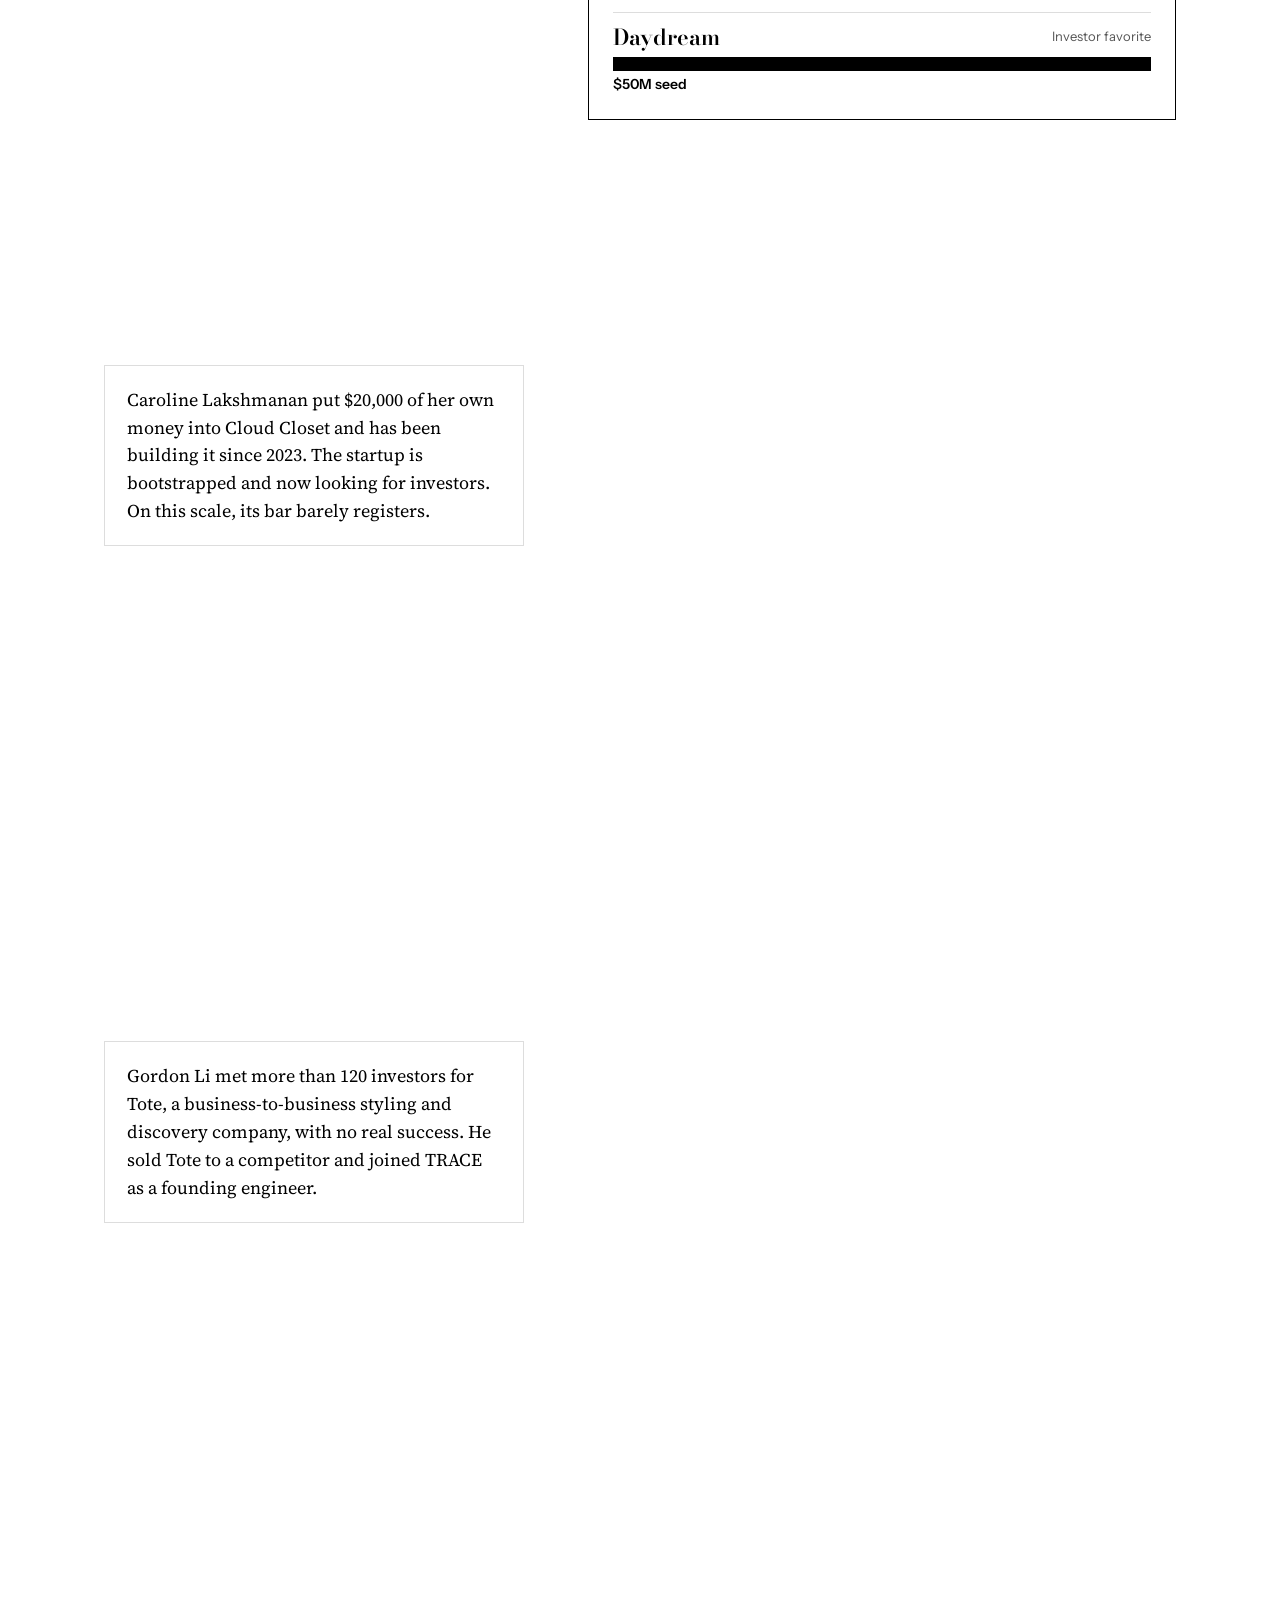
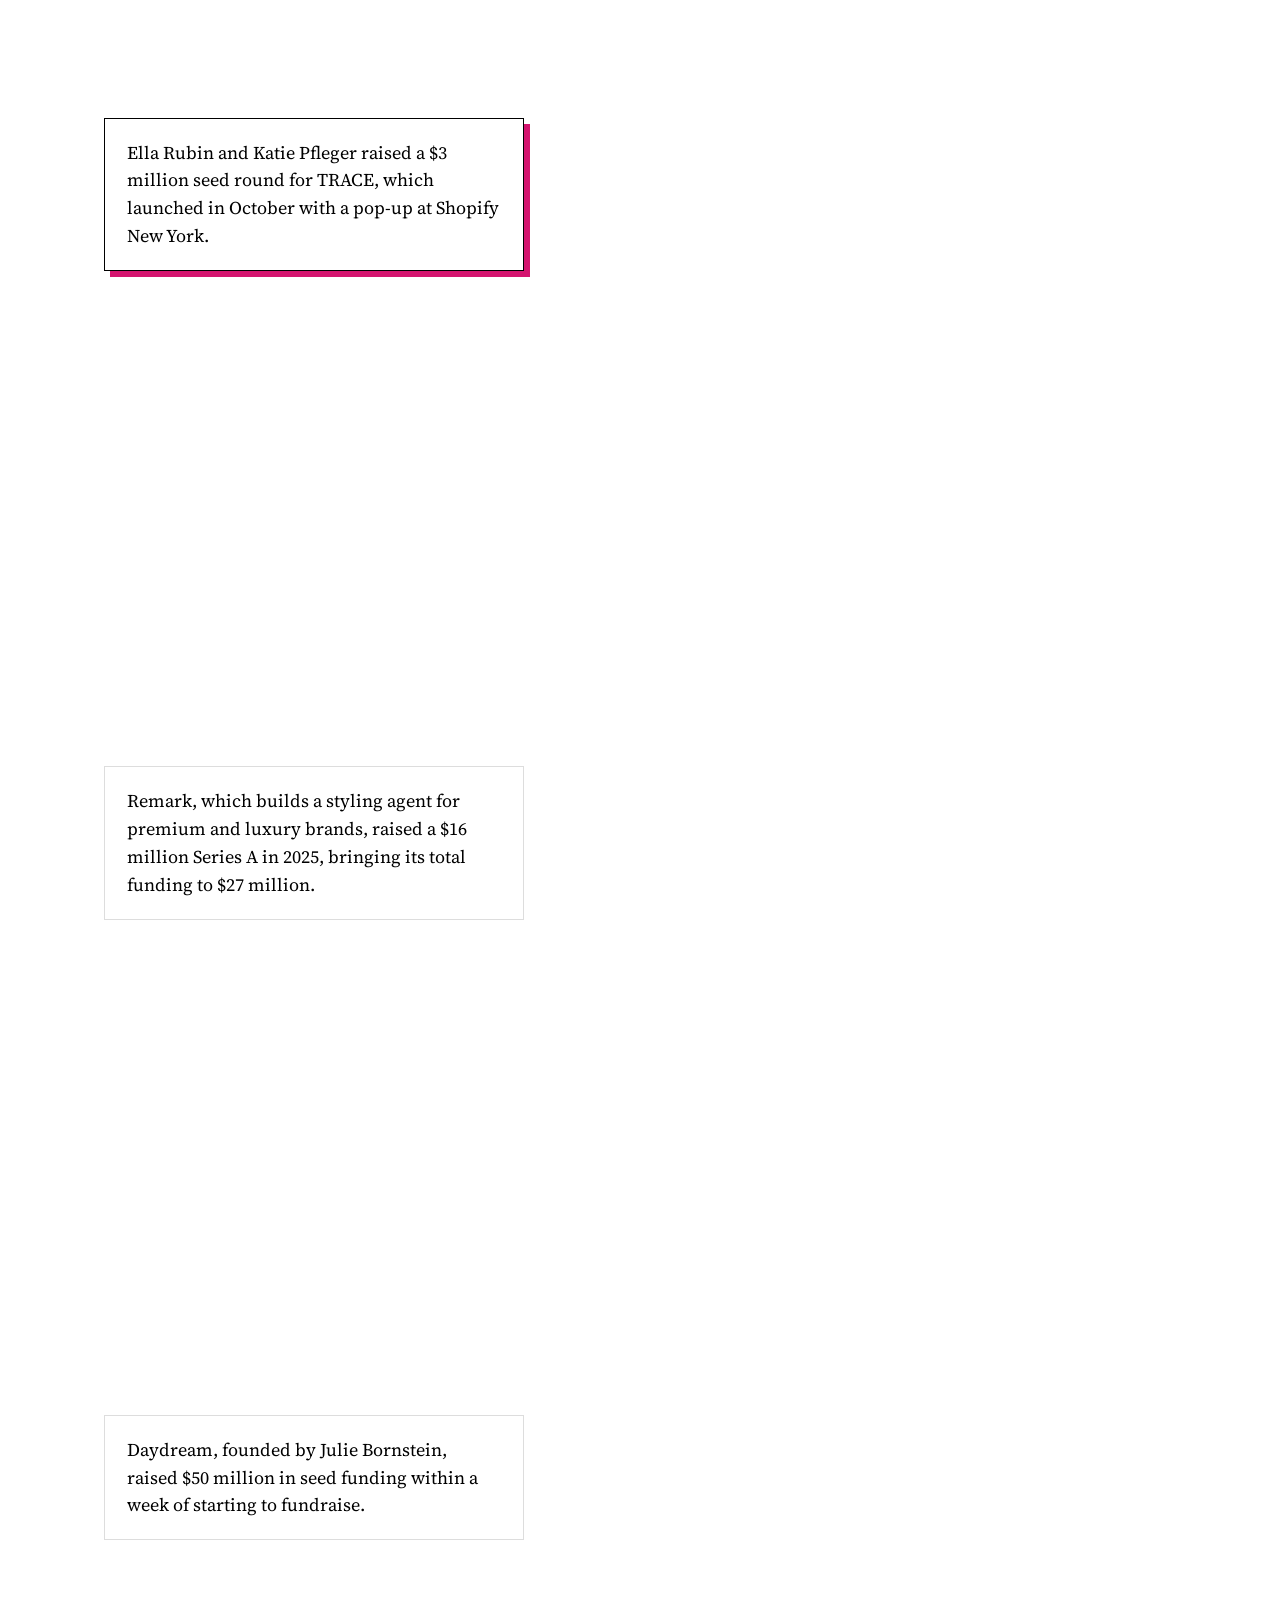
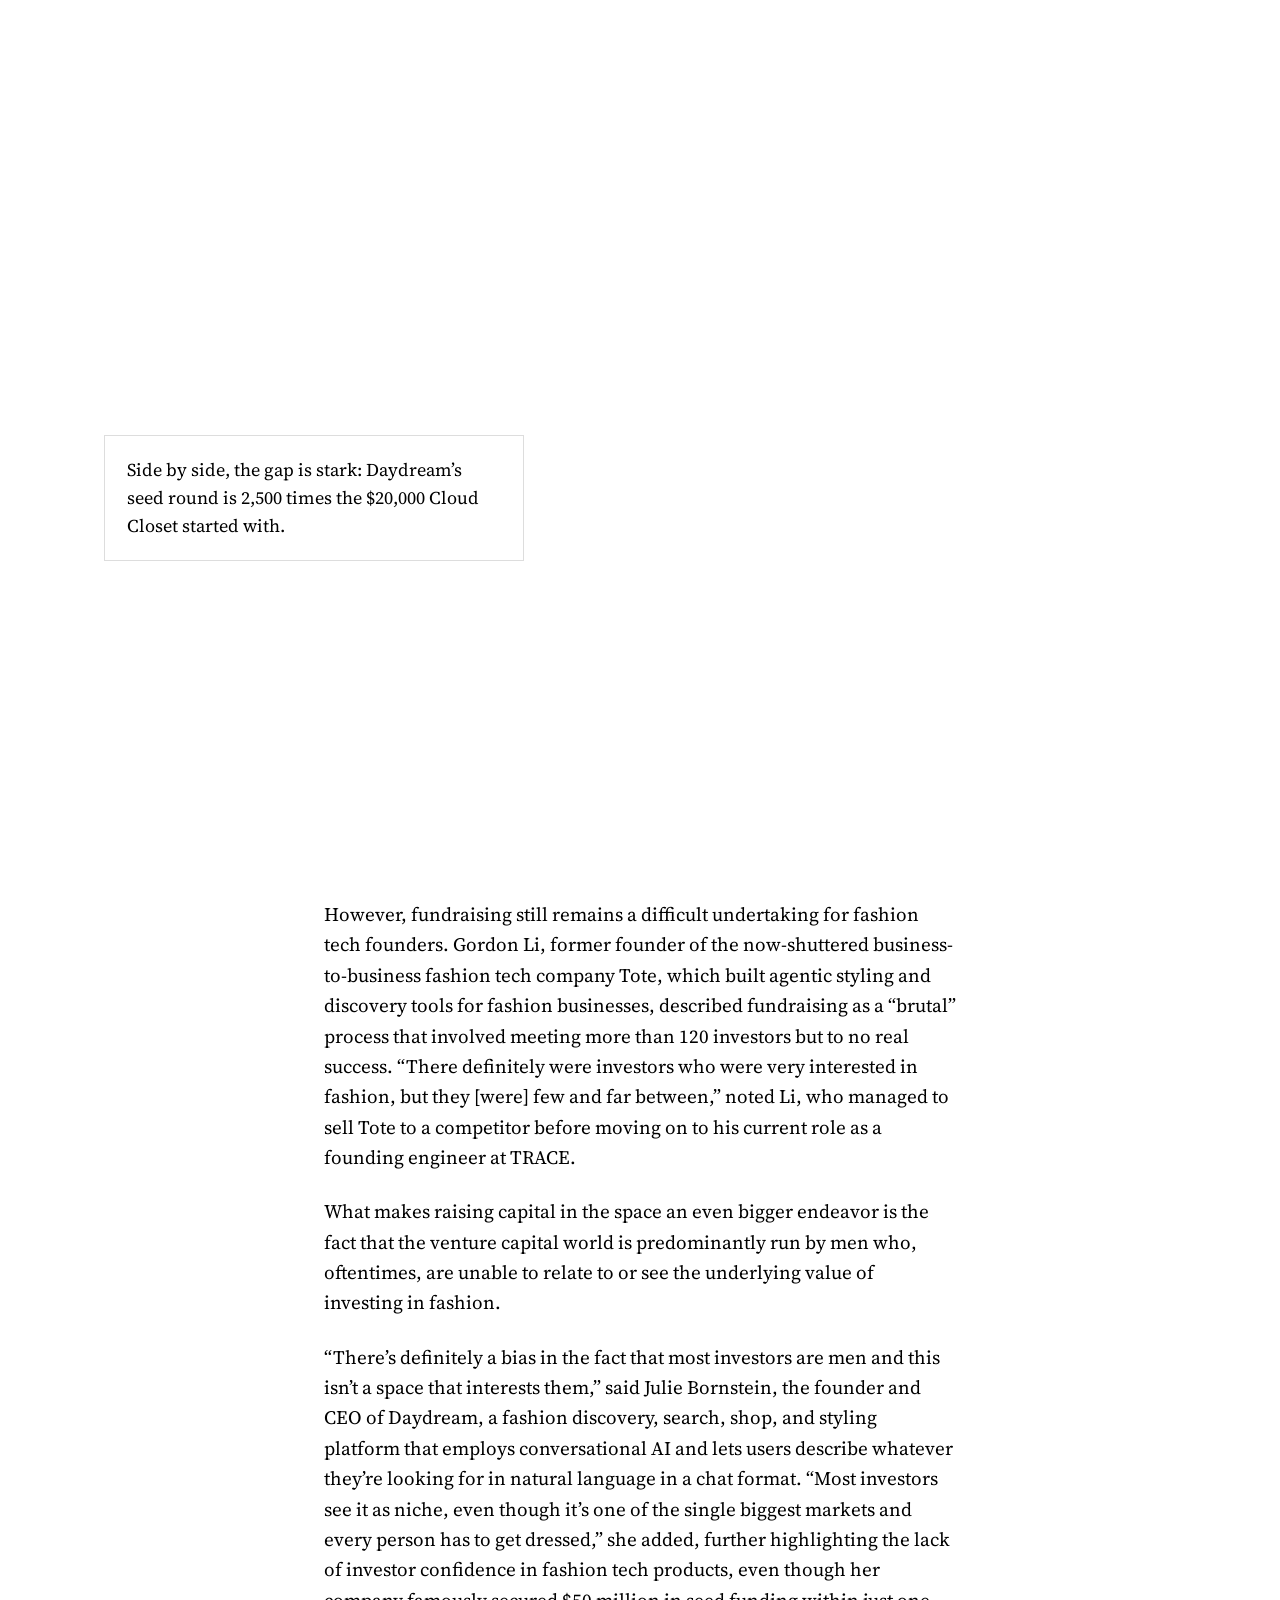
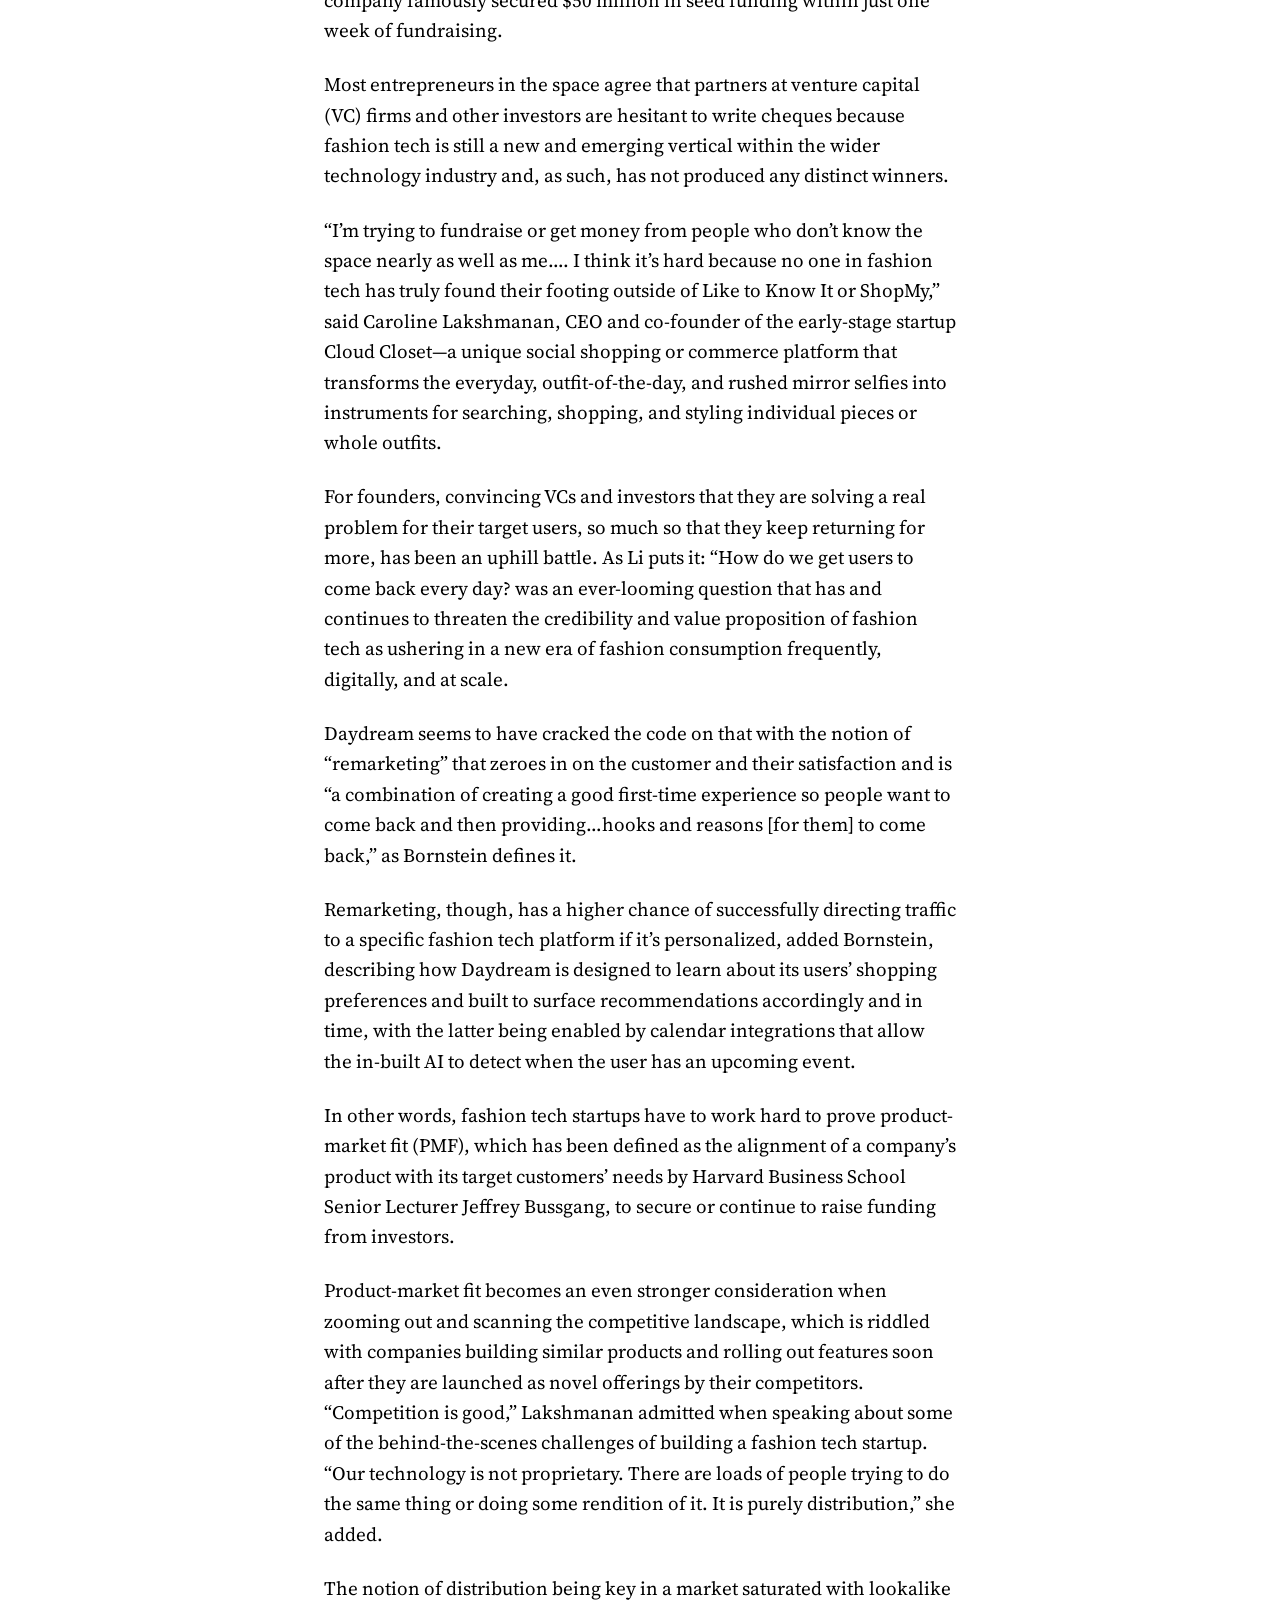
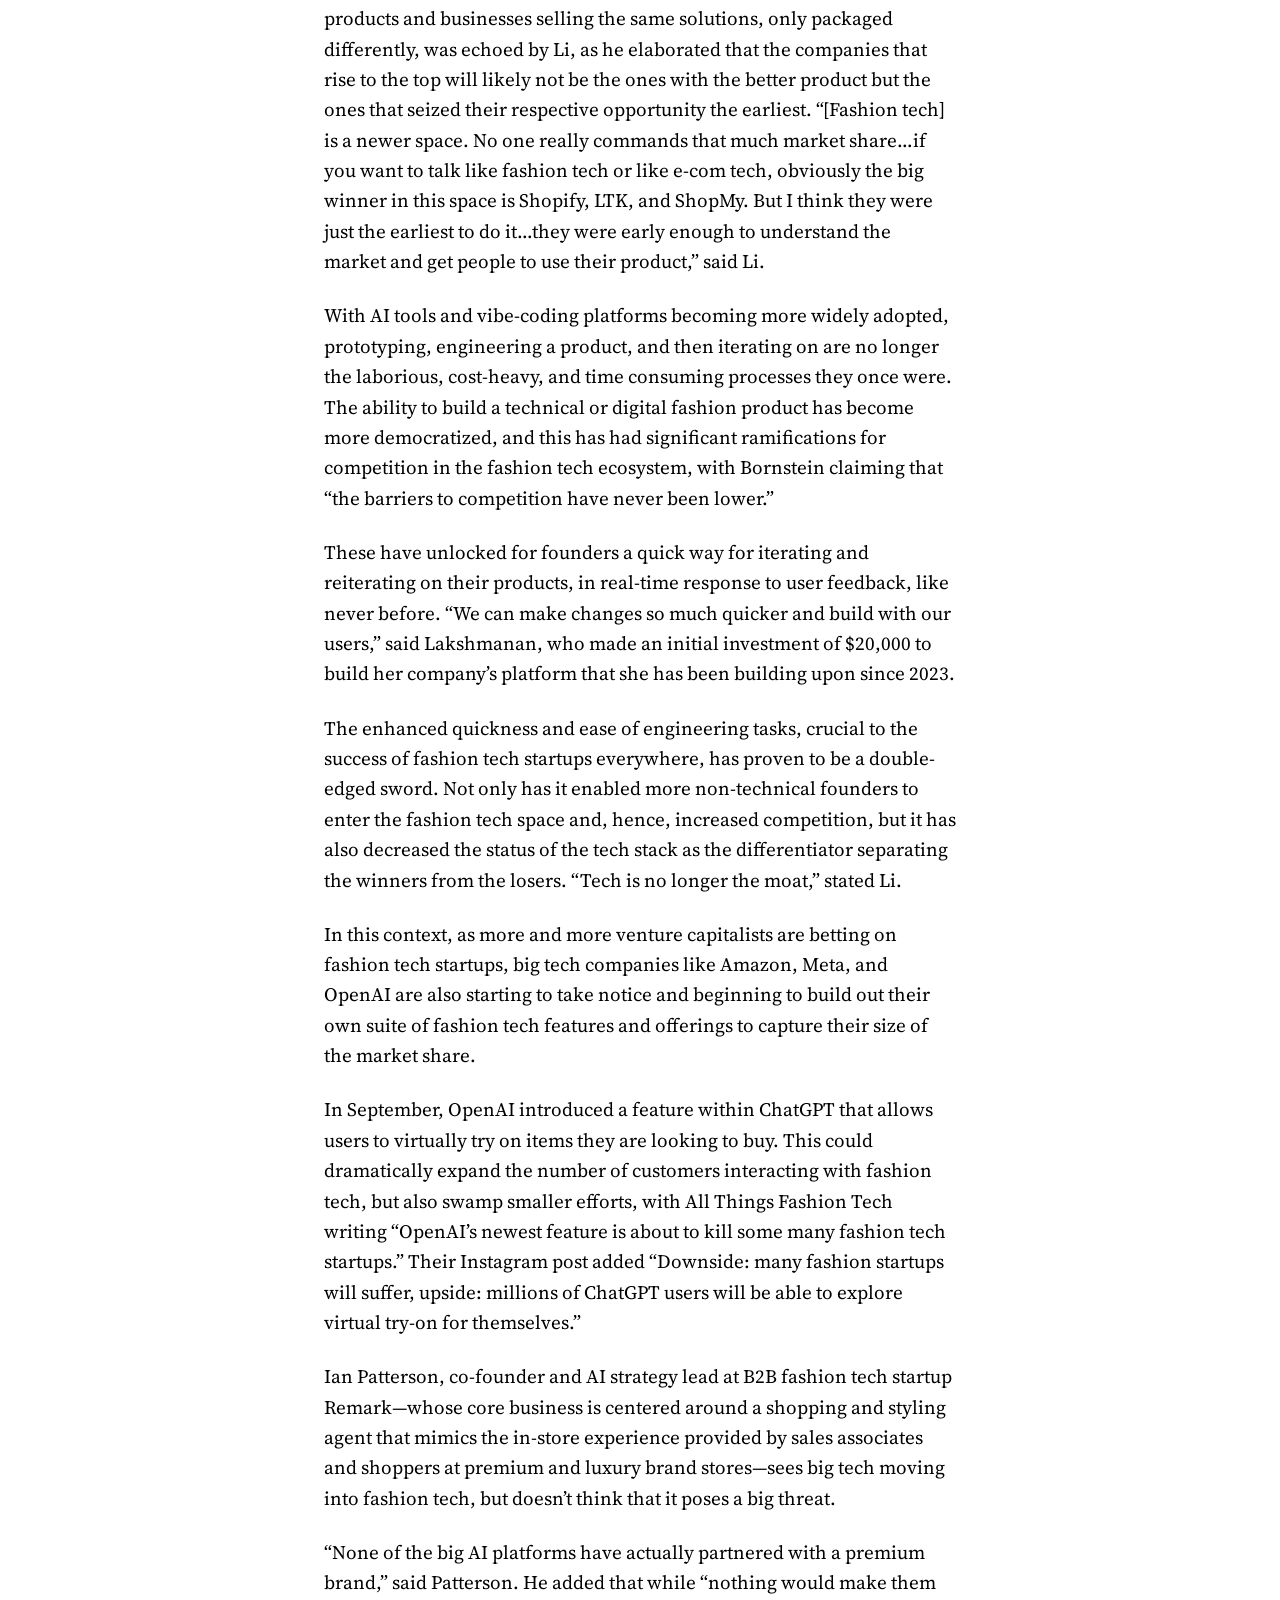
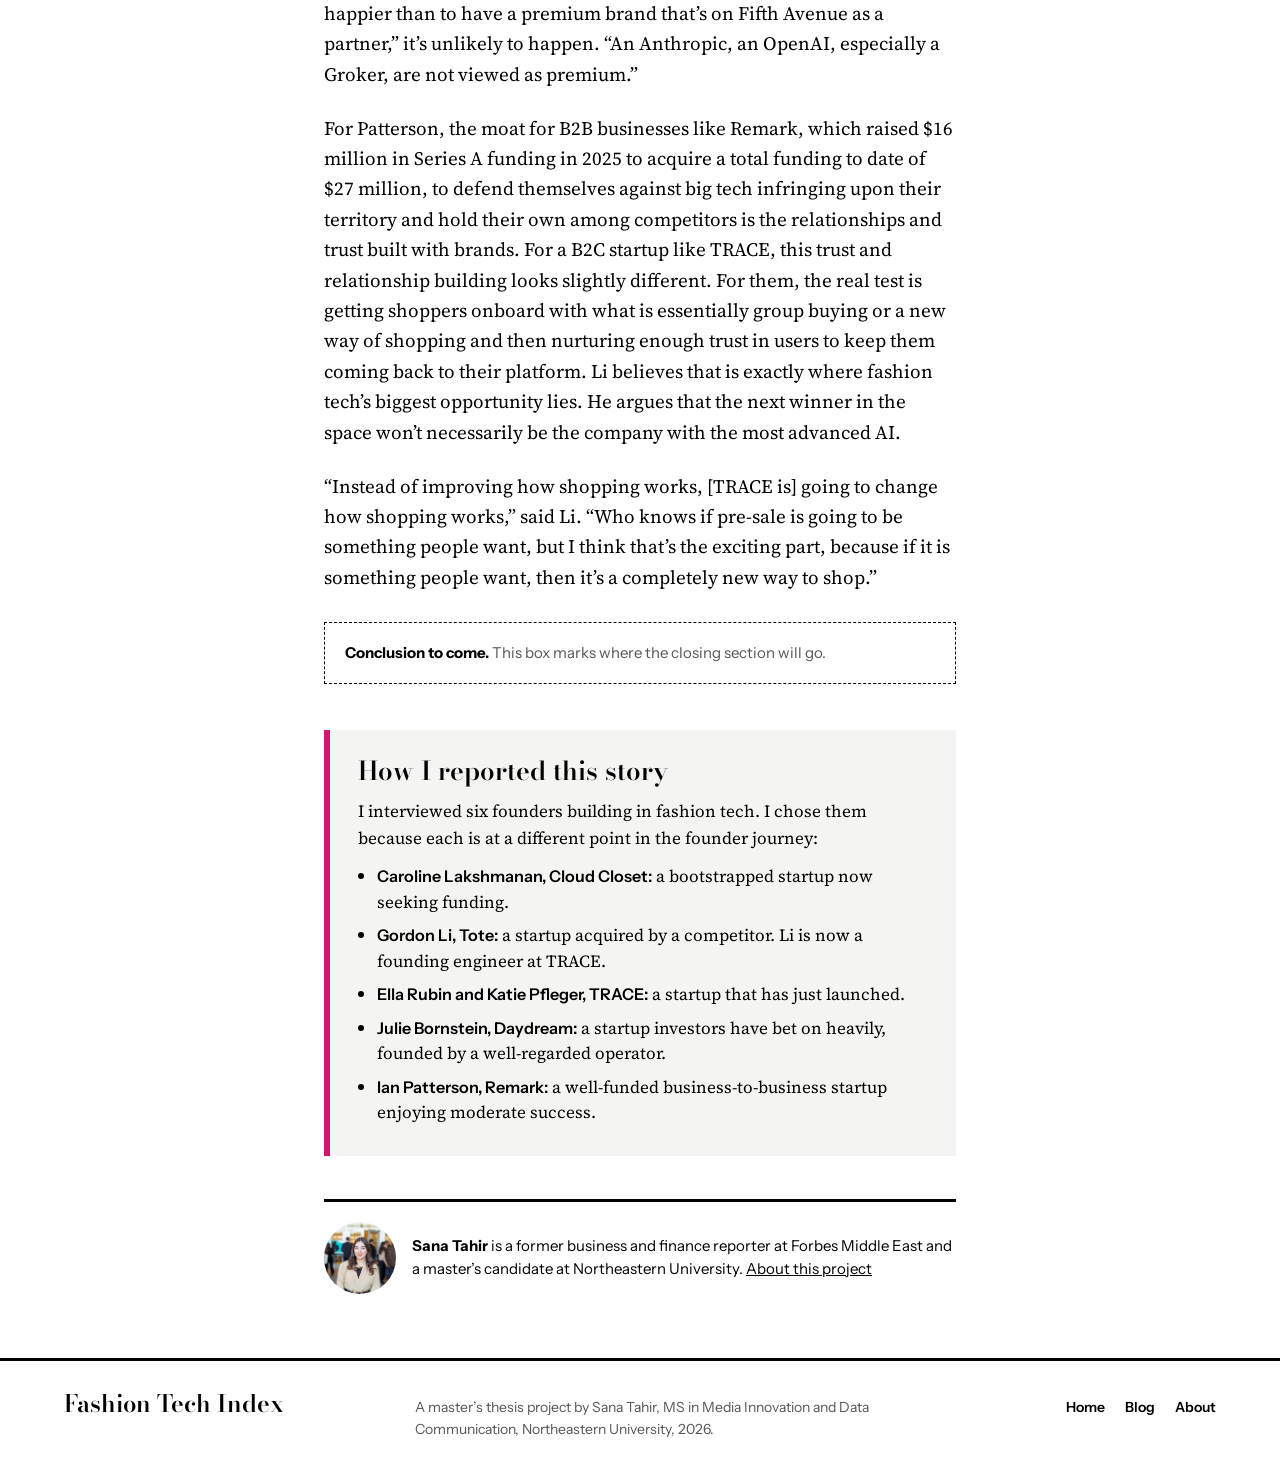
==== commit 8c59e1f5: "Add files via upload" ====
--- a/blog.html
+++ b/blog.html
@@ -13,6 +13,7 @@
 <link rel="stylesheet" href="style.css">
 </head>
 <body>
+<div class="progress" aria-hidden="true"><span id="progress-fill"></span></div>
 <a class="skip" href="#main">Skip to content</a>
 <div class="stripe" aria-hidden="true"></div>
 <header class="masthead masthead--compact">
@@ -29,8 +30,11 @@
 <main id="main">
 <article>
   <div class="story-cover">
-    <figure class="cover">
-      <img src="blog-cover.jpg" width="2400" height="2521" alt="A collage of fashion and technology images: runway looks, robots on a catwalk, a light-up gown, lines of code on laptop screens, and women working with laptops, mood boards, and magazines.">
+    <figure class="cover cover--wide">
+      <picture>
+        <source media="(max-width: 640px)" srcset="blog-cover-1200.jpg" width="1200" height="1261">
+        <img src="blog-cover-wide.jpg" width="2400" height="1243" alt="A collage of fashion and technology images: runway looks, robots on a catwalk, a light-up gown, lines of code on laptop screens, and women working with laptops, mood boards, and magazines.">
+      </picture>
       <h1 class="cover-title">
         <span class="cover-main">Fashion Tech, Behind the Scenes</span>
         <span class="cover-rule" aria-hidden="true"></span>
@@ -50,7 +54,7 @@
   </div>
 
   <div class="container">
-    <p>“We are two best friends with a shopping addiction, so we made it our whole job!”</p>
+    <p class="lede">“We are two best friends with a shopping addiction, so we made it our whole job!”</p>
 
     <p>That’s the slogan Ella Rubin and Katie Pfleger, the co-founders of TRACE, love to repeat. Their fashion tech startup, which recently raised $3 million of venture capital in a seed round, is building a presale marketplace where clothes shoppers, sellers, renters, and buyers come to list, finalize bids from potential buyers, set rental prices, and buy or rent items before an original owner has even shopped them on the market. Using TRACE, they can assess a specific product’s future resale or rental value and consumer demand for it before they even hit checkout.</p>
 
@@ -63,6 +67,58 @@
     <p>Over the years, the parameters of the fashion tech sector have widened beyond the digital storefronts offered by retailer websites, enabled by the technological advancements of the dot-com era, to include apps and digital platforms populated with thousands of items from catalogs spanning numerous brands that consumers can use to discover, search, try on, buy, resell, rent, and style clothes. The fashion tech applications and web-based platforms of today offer a broad range of services, from AI-powered discovery and shopping, rental, virtual styling and try-on, to generative AI product photography, dynamic visualization, circular fashion, and social and agentic commerce.</p>
 
     <p>The fashion market is massive and harbors immense potential for growth and returns. Investors have taken notice: as of October, fashion tech companies globally have raised $798 million, according to Tracxn.</p>
+
+  </div>
+
+  <section class="scrolly" aria-labelledby="scrolly-title">
+    <figure class="scrolly-graphic" id="scrolly-graphic">
+      <figcaption id="scrolly-title" class="sg-title">The money behind each company, as reported in this story</figcaption>
+      <ul class="sg-rows">
+        <li class="sg-row" data-co="cloud">
+          <span class="sg-name">Cloud Closet</span>
+          <span class="sg-stage">Bootstrapped</span>
+          <span class="sg-track"><span class="sg-bar" style="--w: 0.04%"></span></span>
+          <span class="sg-value">$20K of the founder’s own money</span>
+        </li>
+        <li class="sg-row" data-co="tote">
+          <span class="sg-name">Tote</span>
+          <span class="sg-stage">Sold to a competitor</span>
+          <span class="sg-track sg-track--empty"></span>
+          <span class="sg-value">No figure reported</span>
+        </li>
+        <li class="sg-row" data-co="trace">
+          <span class="sg-name">TRACE</span>
+          <span class="sg-stage">Just launched</span>
+          <span class="sg-track"><span class="sg-bar" style="--w: 6%"></span></span>
+          <span class="sg-value">$3M seed</span>
+        </li>
+        <li class="sg-row" data-co="remark">
+          <span class="sg-name">Remark</span>
+          <span class="sg-stage">B2B, Series A</span>
+          <span class="sg-track"><span class="sg-bar" style="--w: 54%"></span></span>
+          <span class="sg-value">$27M total</span>
+        </li>
+        <li class="sg-row" data-co="daydream">
+          <span class="sg-name">Daydream</span>
+          <span class="sg-stage">Investor favorite</span>
+          <span class="sg-track"><span class="sg-bar" style="--w: 100%"></span></span>
+          <span class="sg-value">$50M seed</span>
+        </li>
+      </ul>
+    </figure>
+
+    <div class="scrolly-steps">
+      <div class="step" data-step="intro"><p>The five companies in this story sit at very different points in the founder journey. Scroll to see how much money is behind each one.</p></div>
+      <div class="step" data-step="cloud"><p>Caroline Lakshmanan put $20,000 of her own money into Cloud Closet and has been building it since 2023. The startup is bootstrapped and now looking for investors. On this scale, its bar barely registers.</p></div>
+      <div class="step" data-step="tote"><p>Gordon Li met more than 120 investors for Tote, a business-to-business styling and discovery company, with no real success. He sold Tote to a competitor and joined TRACE as a founding engineer.</p></div>
+      <div class="step" data-step="trace"><p>Ella Rubin and Katie Pfleger raised a $3 million seed round for TRACE, which launched in October with a pop-up at Shopify New York.</p></div>
+      <div class="step" data-step="remark"><p>Remark, which builds a styling agent for premium and luxury brands, raised a $16 million Series A in 2025, bringing its total funding to $27 million.</p></div>
+      <div class="step" data-step="daydream"><p>Daydream, founded by Julie Bornstein, raised $50 million in seed funding within a week of starting to fundraise.</p></div>
+      <div class="step" data-step="all"><p>Side by side, the gap is stark: Daydream’s seed round is 2,500 times the $20,000 Cloud Closet started with.</p></div>
+    </div>
+  </section>
+
+  <div class="container">
 
     <p>However, fundraising still remains a difficult undertaking for fashion tech founders. Gordon Li, former founder of the now-shuttered business-to-business fashion tech company Tote, which built agentic styling and discovery tools for fashion businesses, described fundraising as a “brutal” process that involved meeting more than 120 investors but to no real success. “There definitely were investors who were very interested in fashion, but they [were] few and far between,” noted Li, who managed to sell Tote to a competitor before moving on to his current role as a founding engineer at TRACE.</p>
 
@@ -106,6 +162,18 @@
 
     <!-- CONCLUSION: replace this box with your closing paragraphs (each in its own <p>). -->
     <div class="todo"><strong>Conclusion to come.</strong> This box marks where the closing section will go.</div>
+
+    <aside class="note-card" aria-labelledby="method-head">
+      <h2 id="method-head">How I reported this story</h2>
+      <p>I interviewed six founders building in fashion tech. I chose them because each is at a different point in the founder journey:</p>
+      <ul>
+        <li><strong>Caroline Lakshmanan, Cloud Closet:</strong> a bootstrapped startup now seeking funding.</li>
+        <li><strong>Gordon Li, Tote:</strong> a startup acquired by a competitor. Li is now a founding engineer at TRACE.</li>
+        <li><strong>Ella Rubin and Katie Pfleger, TRACE:</strong> a startup that has just launched.</li>
+        <li><strong>Julie Bornstein, Daydream:</strong> a startup investors have bet on heavily, founded by a well-regarded operator.</li>
+        <li><strong>Ian Patterson, Remark:</strong> a well-funded business-to-business startup enjoying moderate success.</li>
+      </ul>
+    </aside>
 
     <!--
       Template elements, ready when you add photos.
@@ -144,5 +212,39 @@
     </ul>
   </div>
 </footer>
+<script>
+(function () {
+  // Reading progress bar
+  var fill = document.getElementById('progress-fill');
+  var article = document.querySelector('main article');
+  function updateProgress() {
+    if (!fill || !article) return;
+    var rect = article.getBoundingClientRect();
+    var total = article.offsetHeight - window.innerHeight;
+    var done = Math.min(Math.max(-rect.top / (total > 0 ? total : 1), 0), 1);
+    fill.style.transform = 'scaleX(' + done + ')';
+  }
+  window.addEventListener('scroll', updateProgress, { passive: true });
+  window.addEventListener('resize', updateProgress);
+  updateProgress();
+
+  // Scrollytelling: highlight the company each step describes
+  var graphic = document.getElementById('scrolly-graphic');
+  var steps = document.querySelectorAll('.step');
+  if (!graphic || !('IntersectionObserver' in window)) return;
+  document.documentElement.classList.add('js-scrolly');
+  var rows = graphic.querySelectorAll('.sg-row');
+  function setStep(name) {
+    steps.forEach(function (s) { s.classList.toggle('is-active', s.dataset.step === name); });
+    graphic.classList.toggle('is-focused', name !== 'intro' && name !== 'all');
+    graphic.classList.toggle('is-all', name === 'all');
+    rows.forEach(function (r) { r.classList.toggle('is-active', r.dataset.co === name); });
+  }
+  var observer = new IntersectionObserver(function (entries) {
+    entries.forEach(function (e) { if (e.isIntersecting) setStep(e.target.dataset.step); });
+  }, { rootMargin: window.innerWidth <= 760 ? '-74% 0px -26% 0px' : '-50% 0px -50% 0px' });
+  steps.forEach(function (s) { observer.observe(s); });
+})();
+</script>
 </body>
 </html>
--- a/style.css
+++ b/style.css
@@ -104,15 +104,28 @@
 .tag--commerce { background: var(--sun); color: var(--ink); }
 
 /* ---------- Homepage: dictionary entry ---------- */
+.entry-zone {
+  background: var(--surface);
+  padding: clamp(36px, 7vw, 88px) 0 clamp(48px, 8vw, 96px);
+}
 .entry {
-  max-width: 860px;
+  max-width: 900px;
   margin: 0 auto;
-  padding: clamp(48px, 9vw, 104px) 0 clamp(48px, 8vw, 88px);
+  background: var(--paper);
+  border: 1.5px solid var(--ink);
+  box-shadow: 10px 10px 0 var(--fuchsia);
+  padding: clamp(24px, 5vw, 56px);
+}
+.entry-label {
+  margin: 0 0 clamp(20px, 3vw, 32px);
+  padding-bottom: 12px;
+  border-bottom: 1px solid var(--rule-light);
+  font-family: var(--ui); font-weight: 600; font-size: 14px; color: var(--fuchsia);
 }
 .headword {
   font-family: var(--display);
   font-weight: 700;
-  font-size: clamp(64px, 13vw, 156px);
+  font-size: clamp(54px, 11vw, 132px);
   line-height: 0.92;
   letter-spacing: -0.03em;
   margin: 0;
@@ -159,6 +172,7 @@
 
 /* ---------- Colored band ---------- */
 .band { background: var(--lilac); color: var(--ink); }
+.entry-zone + .band { border-top: 1.5px solid var(--ink); }
 .band .wrap { padding-top: 40px; padding-bottom: 40px; }
 .band p {
   max-width: 860px; margin: 0 auto;
@@ -209,7 +223,7 @@
 .cover img { width: 100%; }
 .cover-title {
   position: absolute; left: 0; right: 0;
-  top: 38.32%; height: 19.67%;
+  top: var(--band-top, 38.32%); height: var(--band-h, 19.67%);
   display: flex; flex-direction: column; justify-content: center; align-items: center;
   text-align: center; padding: 0 7cqw;
   margin: 0;
@@ -224,7 +238,11 @@
 .cover--card .cover-main { font-size: 6.4cqw; }
 
 /* ---------- Article page (from the template's structure) ---------- */
-.story-cover { max-width: var(--wrap); margin: 0 auto; }
+.story-cover { width: 100%; }
+.cover--wide { --band-top: 38.86%; --band-h: 24.14%; }
+.cover--wide .cover-main { font-size: 4.6cqw; }
+.cover--wide .cover-rule { width: 7cqw; margin: 1.3cqw auto 1.1cqw; }
+.cover--wide .cover-sub { font-size: 2cqw; }
 .header {
   max-width: var(--measure); margin: 0 auto;
   padding: 40px 24px 8px;
@@ -241,7 +259,7 @@
   max-width: var(--measure); margin: 0 auto; padding: 28px 24px 24px;
 }
 .container p { margin: 0 0 1.25em; }
-.container > p:first-child {
+.container > p.lede {
   font-family: var(--display); font-weight: 500;
   font-size: clamp(26px, 3vw, 32px); line-height: 1.25; letter-spacing: -0.01em;
   margin-bottom: 1em;
@@ -324,10 +342,96 @@
   .photogrid { grid-template-columns: 1fr; }
 }
 @media (max-width: 640px) {
-  .cover-sub, .cover-rule { position: absolute; width: 1px; height: 1px; overflow: hidden; clip: rect(0 0 0 0); white-space: nowrap; }
-  .cover-main { font-size: 6.6cqw; }
+  .cover .cover-sub, .cover .cover-rule { position: absolute; width: 1px; height: 1px; overflow: hidden; clip: rect(0 0 0 0); white-space: nowrap; }
+  .cover-main, .cover--wide .cover-main { font-size: 6.6cqw; }
+  .cover--wide { --band-top: 38.32%; --band-h: 19.67%; }
   .header .title-rest {
     display: block; font-family: var(--display); font-weight: 600;
     font-size: 26px; line-height: 1.15; letter-spacing: -0.01em; margin: 0 0 14px;
   }
 }
+
+/* ---------- Reading progress ---------- */
+.progress { position: fixed; top: 0; left: 0; right: 0; height: 5px; z-index: 50; pointer-events: none; }
+.progress span { display: block; height: 100%; background: var(--fuchsia); transform: scaleX(0); transform-origin: 0 50%; }
+
+/* ---------- Scrollytelling ---------- */
+.scrolly {
+  max-width: 1120px; margin: 24px auto 40px; padding: 0 24px;
+  display: grid; grid-template-columns: minmax(0, 5fr) minmax(0, 7fr); gap: clamp(24px, 5vw, 64px);
+  align-items: start;
+}
+.scrolly-graphic {
+  grid-column: 2; grid-row: 1;
+  position: sticky; top: max(24px, calc(50vh - 240px));
+  margin: 0;
+  background: var(--paper);
+  border: 1.5px solid var(--ink);
+  padding: 24px 24px 12px;
+}
+.scrolly-steps { grid-column: 1; grid-row: 1; padding: 20vh 0 30vh; }
+.sg-title { font-family: var(--ui); font-weight: 600; font-size: 14px; color: var(--ink-muted); margin: 0 0 18px; }
+.sg-rows { list-style: none; margin: 0; padding: 0; }
+.sg-row {
+  display: grid; grid-template-columns: 1fr auto; gap: 2px 12px;
+  padding: 12px 0; border-top: 1px solid var(--rule-light);
+  transition: opacity 0.35s ease;
+}
+.sg-name { font-family: var(--display); font-weight: 600; font-size: 22px; line-height: 1.1; }
+.sg-stage { font-family: var(--ui); font-size: 13px; color: var(--ink-muted); align-self: center; text-align: right; }
+.sg-track { grid-column: 1 / -1; display: block; height: 14px; background: var(--surface); margin-top: 6px; }
+.sg-track--empty { background: transparent; border: 1.5px dashed #999; }
+.sg-bar { display: block; height: 100%; width: max(var(--w), 3px); background: var(--ink); transition: background-color 0.35s ease; }
+.sg-value { grid-column: 1 / -1; font-family: var(--ui); font-weight: 600; font-size: 14px; }
+
+.js-scrolly .scrolly-graphic.is-focused .sg-row { opacity: 0.28; }
+.js-scrolly .scrolly-graphic .sg-row.is-active { opacity: 1; }
+.js-scrolly .sg-row.is-active .sg-bar,
+.js-scrolly .is-all .sg-bar { background: var(--fuchsia); }
+.js-scrolly .sg-row.is-active .sg-track--empty { border-color: var(--fuchsia); }
+
+.step { margin: 0 0 55vh; }
+.step:last-child { margin-bottom: 0; }
+.step p {
+  margin: 0; padding: 20px 22px;
+  background: var(--paper); border: 1.5px solid var(--rule-light);
+  font-size: 18px; line-height: 1.55;
+  transition: border-color 0.3s ease, box-shadow 0.3s ease;
+}
+.js-scrolly .step.is-active p { border-color: var(--ink); box-shadow: 6px 6px 0 var(--fuchsia); }
+
+/* Without JavaScript, show the chart and the text one after the other */
+html:not(.js-scrolly) .scrolly { display: block; max-width: var(--measure); }
+html:not(.js-scrolly) .scrolly-graphic { position: static; }
+html:not(.js-scrolly) .scrolly-steps { padding: 24px 0 0; }
+html:not(.js-scrolly) .step { margin-bottom: 16px; }
+
+/* ---------- Methodology note card ---------- */
+.note-card {
+  margin: 2.4em 0 1em;
+  padding: 26px 28px 22px;
+  background: var(--surface);
+  border-left: 6px solid var(--fuchsia);
+}
+.note-card h2 { font-family: var(--display); font-weight: 600; font-size: 26px; line-height: 1.15; margin: 0 0 12px; }
+.note-card p { font-size: 17px; margin: 0 0 12px; }
+.note-card ul { margin: 0; padding-left: 1.1em; font-size: 17px; line-height: 1.5; }
+.note-card li { margin-bottom: 8px; }
+.note-card strong { font-family: var(--ui); font-weight: 600; font-size: 0.95em; }
+
+@media (max-width: 760px) {
+  .scrolly { display: block; padding: 0 16px; }
+  .scrolly-graphic { top: 12px; padding: 16px 16px 6px; z-index: 1; }
+  .scrolly-steps { position: relative; z-index: 2; padding: 50vh 0 20vh; }
+  .sg-title { font-size: 13px; margin-bottom: 10px; }
+  .sg-row { padding: 7px 0; }
+  .sg-name { font-size: 17px; }
+  .sg-stage { display: none; }
+  .sg-value { grid-column: 2; grid-row: 1; align-self: center; text-align: right; font-size: 13px; }
+  .sg-track { height: 9px; margin-top: 4px; }
+  .step { margin-bottom: 80vh; }
+}
+
+@media (prefers-reduced-motion: reduce) {
+  .sg-row, .sg-bar, .step p { transition: none; }
+}
